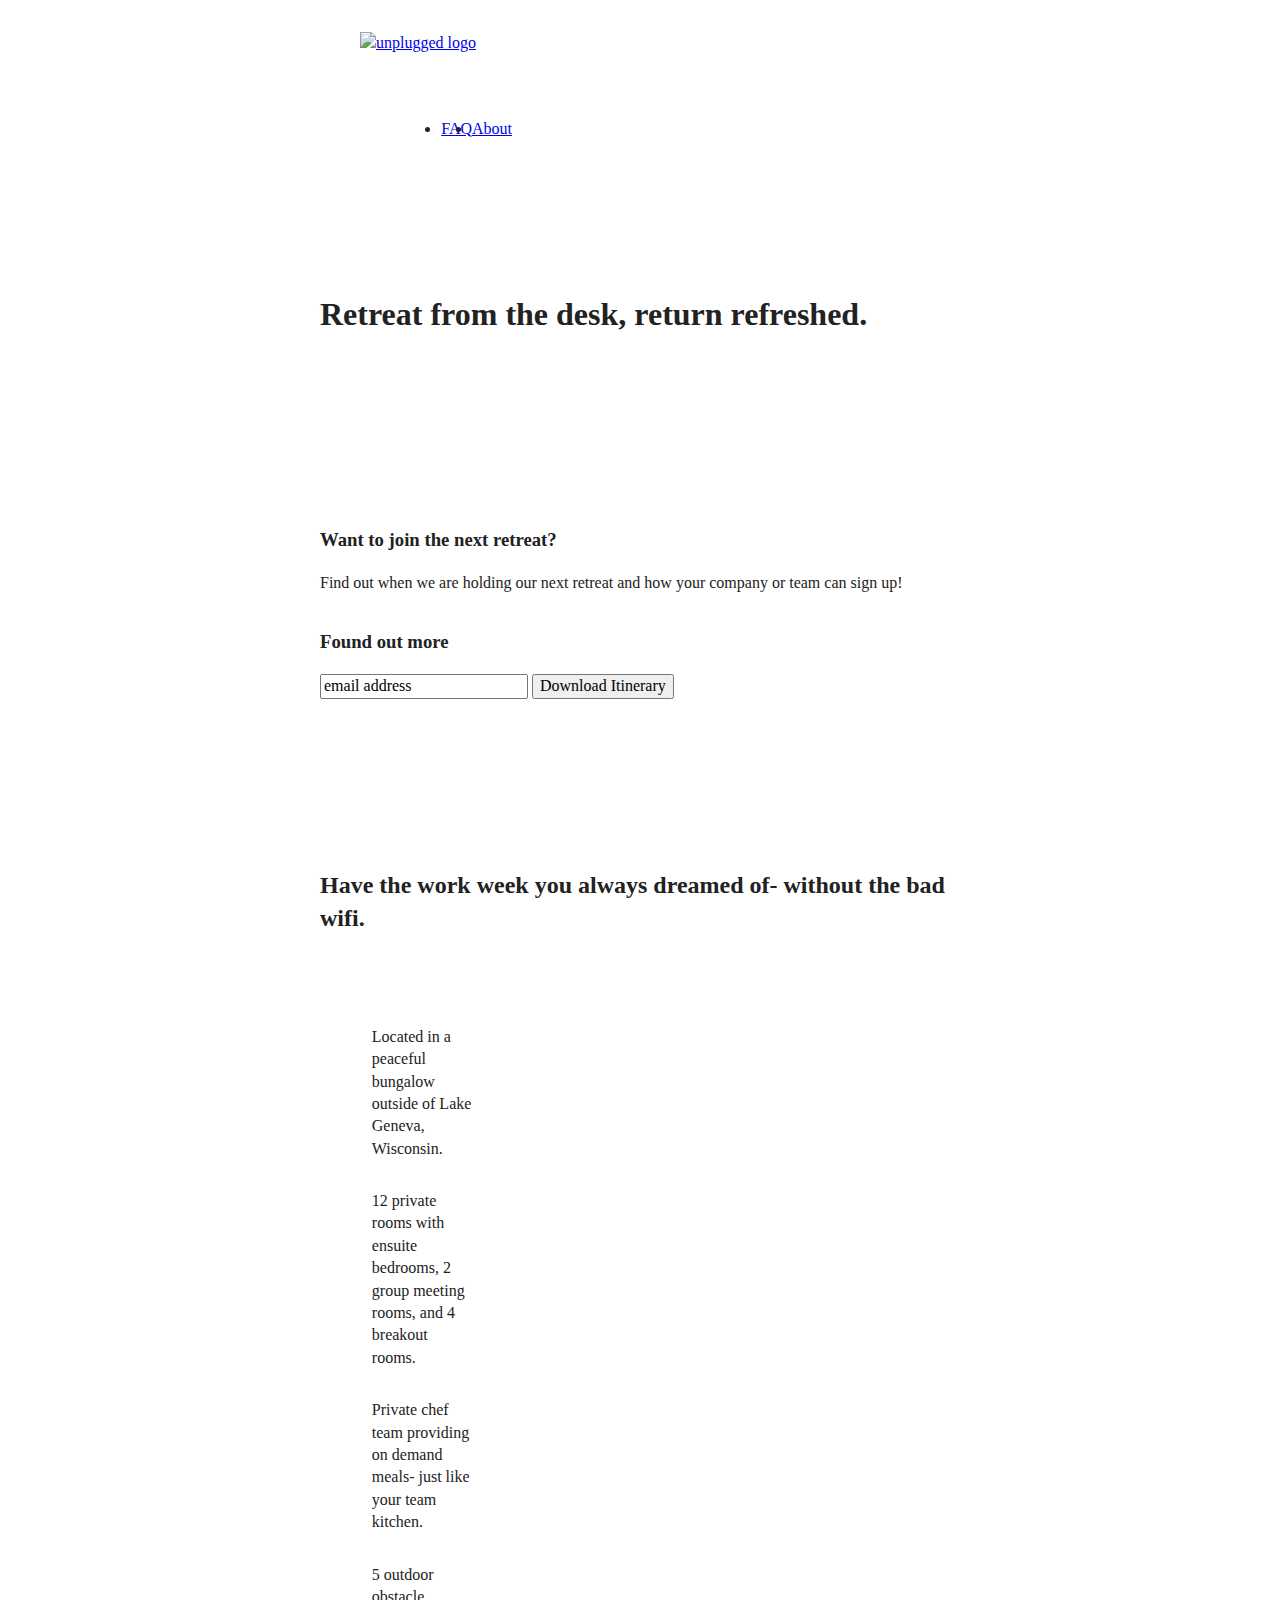
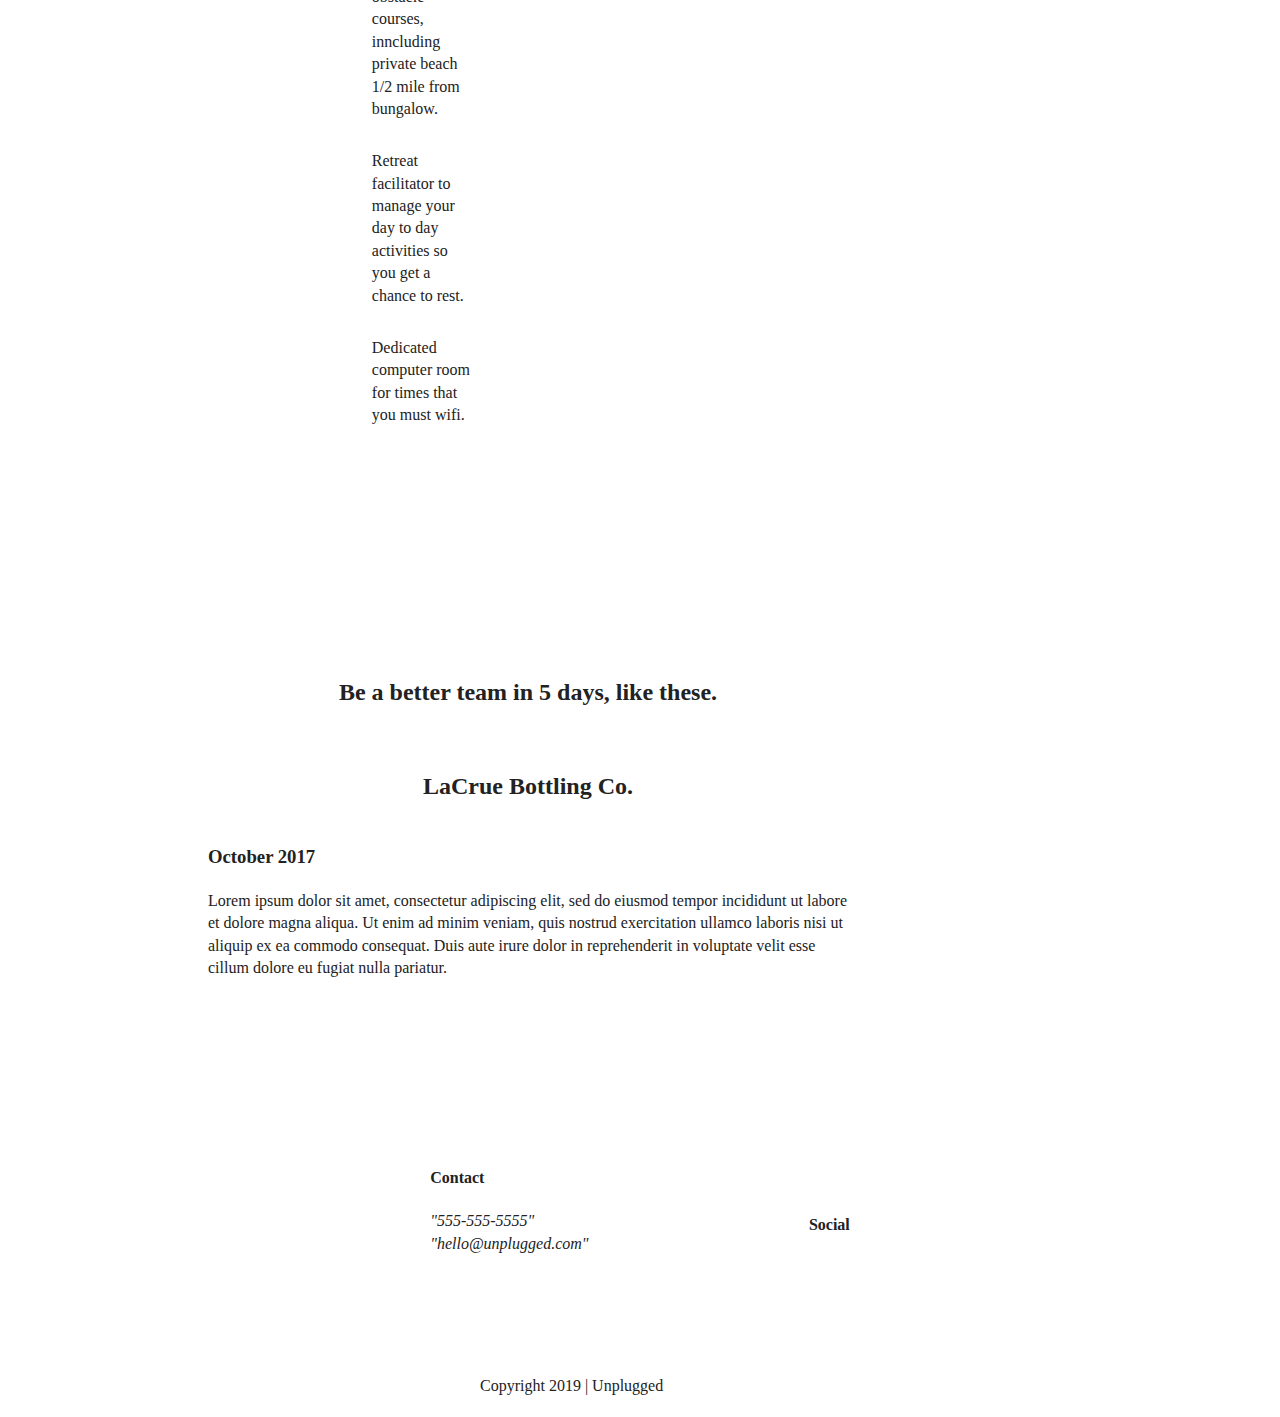
==== index.html @ d37d7e8b "Corrected some errors in the index.html file" ====
<!doctype html>
<html class="no-js" lang="">

<head>
  <meta charset="utf-8">
  <title> Unplugged Retreat</title>
  <meta name="description" content="">
  <meta name="viewport" content="width=device-width, initial-scale=1">

  <meta property="og:title" content="">
  <meta property="og:type" content="">
  <meta property="og:url" content="">
  <meta property="og:image" content="">

  <link rel="manifest" href="site.webmanifest">
  <link rel="apple-touch-icon" href="icon.png">
  <!-- Place favicon.ico in the root directory -->

  <link rel="stylesheet" href="css/normalize.css">
  <link rel="stylesheet" href="css/main.css">

  <meta name="theme-color" content="#fafafa">

</head>

<body>
  <script src="js/vendor/modernizr-3.11.2.min.js"></script>
  <script src="js/plugins.js"></script>
  <script src="js/main.js"></script>
<!-- HOME PAGE-->

<header>
  <div class="content-wrapper">
    <figure>
      <a href="#"><img src="" alt="unplugged logo"></a>
    </figure>
    <div class="header-divider">
    </div><!--end of header divider-->
      <nav>
        <ul>
          <li><a href="faq/index.html" target="_blank"> FAQ
          </a></li>
          <li><a href="about/index.html" target="_blank"> About
          </a></li>
        </ul>
      </nav>
  </div><!--end of content wrapper-->
</header>
<main>
    <!--- Content for retreat-->
      <section class="hero-area">
        <div class= "content-wrapper">
          <h1> Retreat from the desk, return refreshed. </h1>
        </div> <!--end of content-wrapper-->
      </section><!--end of hero-area-->

    <!--  -newsletter signup
        -headline text
        -paragraph text
        -headline text
        -email field
        -submit/download itinerary button-->
      <aside>
        <div class="content-wrapper">
          <div class="form-description">
            <h3> Want to join the next retreat?
            </h3>
            <p> Find out when we are holding our next retreat and how your company or team can sign up! </p>
          </div> <!--end of form-description-->
          <div class="form">
            <h3> Found out more
            </h3>
            <input type="text" name="name" value="email address">
            <input type="button" value="Download Itinerary">
          </div><!--end of form div-->
        </div> <!--end of content wrapper-->
      </aside>

    <!--    -General information
          -headline text
          -background image
          -icons
          -paragraph text-->

    <section class="features">
      <div class="content-wrapper">

            <h2> Have the work week you always dreamed of- without the bad wifi. </h2>

          <!--the fontawesome-icon class was listed in an example, but is not in the list of classes provided by skillcrush, ask about it-->


          <div class="features-items"> <!--not sure where this one is supposed to be applied to yet?? maybe for icons? -->
            <article>
              <p class="fontawesome-icon"> </p>
              <p class="features-item-description"> Located in a peaceful bungalow outside of Lake Geneva, Wisconsin. </p>
            </article>

            <article>
              <p class="fontawesome-icon"> </p>
              <p class="features-item-description"> 12 private rooms with ensuite bedrooms, 2 group meeting rooms, and 4 breakout rooms. </p>
            </article>

            <article>
              <p class="fontawesome-icon"> </p>
              <p class="features-item-description"> Private chef team providing on demand meals- just like your team kitchen. </p>
            </article>

            <article>
              <p class="fontawesome-icon"> </p>
              <p class="features-item-description"> 5 outdoor obstacle courses, inncluding private beach 1/2 mile from bungalow. </p>
            </article>

            <article>
              <p class="fontawesome-icon"> </p>
              <p class="features-item-description"> Retreat facilitator to manage your day to day activities so you get a chance to rest. </p>
            </article>

            <article>
              <p class="fontawesome-icon"> </p>
              <p class="features-item-description"> Dedicated computer room for times that you must wifi. </p>
            </article>
        </div> <!--not sure where this one is supposed to be applied to yet?? features-items-->
      </div> <!--end tag for content-wrapper-->
    </section>

              <!--  -previous retreats
                  -headline text
                  -parapraph text
                  -image-->
        <section class="reviews">
          <div class="content-wrapper">
            <h2>Be a better team in 5 days, like these. </h2>
            <article>
              <div>
                  <h2> LaCrue Bottling Co.
                  </h2>
                    <!--img-->
                    <h3> October 2017
                    </h3>
                    <p> Lorem ipsum dolor sit amet, consectetur adipiscing elit,
                      sed do eiusmod tempor incididunt ut labore et dolore magna aliqua.
                      Ut enim ad minim veniam, quis nostrud exercitation ullamco laboris nisi ut aliquip ex ea commodo consequat.
                      Duis aute irure dolor in reprehenderit in voluptate velit esse cillum dolore eu fugiat nulla pariatur.
                    </p>
                  </div><!--end of classless div-->
                </article>
          </div> <!--end of content-wrapper-->
        </section>
  </main> <!--main wrapper-->



  <footer>
    <div class="content-wrapper">
      <div class="footer-content">
        <div class="contact">
          <h4> Contact
          </h4>
          <address>
          <p>"555-555-5555"
          <br>
          "hello@unplugged.com"
        </p>
          </address>
        </div><!--end of contact-->
        <div class="social">
          <h4> Social </h4>
          <div class="social-icons">
            <p><a href="https://www.facebook.com/yoursite" target="_blank">
            </a></p>
            <p><a href="https://www.twitter.com" target="_blank">
            </a></p>
            <p><a href="https://instagram.com" target="_blank">
            </a></p>
          </div> <!--end of social-icons-->
        </div> <!--end of social-->
      </div> <!--end of footer-content-->
    </div> <!--end of content-wrapper-->

    <div class="copyright">
      <p> Copyright 2019 | Unplugged </p>
    </div> <!--end of copyright-->
  </footer>

<!--  - Footer for retreat
    -Contact
      -headline text
      -contact info
    -social media
      -headline text
      -social icons
    -copyright
-->


  <!-- Google Analytics: change UA-XXXXX-Y to be your site's ID. -->
  <script>
    window.ga = function () { ga.q.push(arguments) }; ga.q = []; ga.l = +new Date;
    ga('create', 'UA-XXXXX-Y', 'auto'); ga('set', 'anonymizeIp', true); ga('set', 'transport', 'beacon'); ga('send', 'pageview')
  </script>
  <script src="https://www.google-analytics.com/analytics.js" async></script>
</body>

</html>
---- css/main.css ----
/*! HTML5 Boilerplate v8.0.0 | MIT License | https://html5boilerplate.com/ */

/* main.css 2.1.0 | MIT License | https://github.com/h5bp/main.css#readme */
/*
 * What follows is the result of much research on cross-browser styling.
 * Credit left inline and big thanks to Nicolas Gallagher, Jonathan Neal,
 * Kroc Camen, and the H5BP dev community and team.
 */

/* ==========================================================================
   Base styles: opinionated defaults
   ========================================================================== */

html {
  color: #222;
  font-size: 1em;
  line-height: 1.4;
}

/*
 * Remove text-shadow in selection highlight:
 * https://twitter.com/miketaylr/status/12228805301
 *
 * Vendor-prefixed and regular ::selection selectors cannot be combined:
 * https://stackoverflow.com/a/16982510/7133471
 *
 * Customize the background color to match your design.
 */

::-moz-selection {
  background: #b3d4fc;
  text-shadow: none;
}

::selection {
  background: #b3d4fc;
  text-shadow: none;
}

/*
 * A better looking default horizontal rule
 */

hr {
  display: block;
  height: 1px;
  border: 0;
  border-top: 1px solid #ccc;
  margin: 1em 0;
  padding: 0;
}

/*
 * Remove the gap between audio, canvas, iframes,
 * images, videos and the bottom of their containers:
 * https://github.com/h5bp/html5-boilerplate/issues/440
 */

audio,
canvas,
iframe,
img,
svg,
video {
  vertical-align: middle;
}

/*
 * Remove default fieldset styles.
 */

fieldset {
  border: 0;
  margin: 0;
  padding: 0;
}

/*
 * Allow only vertical resizing of textareas.
 */

textarea {
  resize: vertical;
}

/* ==========================================================================
   Author's custom styles
   ========================================================================== */
.content-wrapper{
  width: 90%;
  margin: 50px 0;
}
/* ------------Header and Footer Base Styles --------------*/
/*-total width of mobile pages 360px--*/

header, footer{
  display: flex;
  justify-content: center;
  align-items: center;
  flex-flow:row wrap;
}

/* Header Styles */
header{
  padding: 15px 0;
}

header .content-wrapper{
  display: flex;
  flex-flow:row wrap;
  justify-content: center;
  align-items: center;
  margin: 0;
}


header .header-divider{
  width: 100%;
  height: 1px;
  margin: 10px 0 20px 0;
}
/*unplugged logo img not styled yet*/

header nav{
  display: flex;
  justify-content: space-around;
  align-items: center;
  flex-flow:row wrap;
  width: 60%;
}

header nav ul{
  display: flex;
  justify-content: space-around;
  width: 100%;
}

/*----Footer section ----*/

footer{
  flex-direction: column;
}
footer p{
  margin: 0;
}

footer .content-wrapper{
  width: 55%;
  margin: 50px 0;
}


footer .contact{
  margin-bottom: 50px;
}

footer .social-icons{
  display: flex;
  justify-content: space-around;
  align-items: center;
}

footer .social-icons p{
  display: flex;
  justify-content: space-around;
  align-items: center;
}



footer .copyright{
  margin: 20px 0;
}


/* -------------Mobile Base Styles-Homepage ---------------*/
/*Hero Area*/


.hero-area{
  display: flex;
  justify-content: center;
  flex-flow:row wrap;
}

.hero-area h1{}

  /*hero img not stlyed yet*/

/*news letter sign up section, homepage*/
section{}

/*Aside*/

aside{
  display: flex;
  justify-content: center;
  align-items: center;
  flex-flow: row wrap;
}

/*Form sign up*/

.form-description{}

.form-description h2{}

.form-description p{}

.form{}


/*Features*/
.features{
  display: flex;
  justify-content: center;
  flex-flow: row wrap;
}

.features h2{
  margin-bottom: 60px;
}

.features article{
  width: 63%;
  margin: 30px 0;
}

.features .feature-items{
  display: flex;
  justify-content: center;
  align-items: center;
  flex-flow: row wrap;
}

.features p{
  margin: 0;
}




.fontawesome-icon p{}
  /*icons not styled yet*/
.features-item-description p{}


  /*Reviews section-Home page*/


.revews{
  display: flex;
  justify-content: center;
  flex-flow: row wrap;
}


  /*img not styled yet*/


.reviews h2{
  margin-bottom: 40px;
}
.reviews h3{
  width: 55%;
  margin: 20px 0;
}

.reviews p{}
/* ==========================================================================
     About Page
  ========================================================================== */
.mission{
  display: flex;
  flex-flow: row wrap;
  justify-content: center;
  align-items: center;
}

.map{}

.contact-section{
  display: flex;
  justify-content: center;
  align-items: center;
  flex-flow: row wrap;
}

.contact-content p{
  margin: 0;
}

 /* ==========================================================================
   FAQ Page
========================================================================== */
.faq{
  display: flex;
  justify-content: center;
  align-items: center;
  flex-flow: row wrap;
}

.faq .content-wrapper{
  display: flex;
  justify-content: center;
  align-items: center;
  flex-flow: row wrap;
  margin: 50px 0 0 0;
}

.faq h2{
  margin-bottom: 40px;
}

.faq-content{
  margin-bottom: 50px;
}

/* ==========================================================================
   Helper classes
   ========================================================================== */

/*
 * Hide visually and from screen readers
 */

.hidden,
[hidden] {
  display: none !important;
}

/*
 * Hide only visually, but have it available for screen readers:
 * https://snook.ca/archives/html_and_css/hiding-content-for-accessibility
 *
 * 1. For long content, line feeds are not interpreted as spaces and small width
 *    causes content to wrap 1 word per line:
 *    https://medium.com/@jessebeach/beware-smushed-off-screen-accessible-text-5952a4c2cbfe
 */

.sr-only {
  border: 0;
  clip: rect(0, 0, 0, 0);
  height: 1px;
  margin: -1px;
  overflow: hidden;
  padding: 0;
  position: absolute;
  white-space: nowrap;
  width: 1px;
  /* 1 */
}

/*
 * Extends the .sr-only class to allow the element
 * to be focusable when navigated to via the keyboard:
 * https://www.drupal.org/node/897638
 */

.sr-only.focusable:active,
.sr-only.focusable:focus {
  clip: auto;
  height: auto;
  margin: 0;
  overflow: visible;
  position: static;
  white-space: inherit;
  width: auto;
}

/*
 * Hide visually and from screen readers, but maintain layout
 */

.invisible {
  visibility: hidden;
}

/*
 * Clearfix: contain floats
 *
 * For modern browsers
 * 1. The space content is one way to avoid an Opera bug when the
 *    `contenteditable` attribute is included anywhere else in the document.
 *    Otherwise it causes space to appear at the top and bottom of elements
 *    that receive the `clearfix` class.
 * 2. The use of `table` rather than `block` is only necessary if using
 *    `:before` to contain the top-margins of child elements.
 */

.clearfix::before,
.clearfix::after {
  content: " ";
  display: table;
}

.clearfix::after {
  clear: both;
}

/* ==========================================================================
   EXAMPLE Media Queries for Responsive Design.
   These examples override the primary ('mobile first') styles.
   Modify as content requires.
   ========================================================================== */
@media only screen and (min-width: 768px){
  /*tablet styles here*/
  .content-wrapper{
    max-width: 640px;
    margin: 100px 0;
  }

  /*Header*/
  header{
    display: flex;
    justify-content: center;
  }

  header .content-wrapper{
    width:100%;
    display: flex;
    justify-content: space-between;
  }
  header .nav{
    width:33.8%;
  }
  header nav ul{
    display: flex;
    justify-content: flex-end;
  }

  header-divider{
    display: none;
  }
  /*Hero Area*/

  /*Aside*/

  aside .content-wrapper{
    display: flex;
    justify-content: space-between;
    flex-flow: row wrap;
    margin: 50px 0;
  }

  aside .content-wrapper .form-description, aside .content-wraper .form{
    width:100%;
    margin: 0;
  }

                        /*Unsure if aside width is correct*/

  /*Features*/
  .features article{
    display: flex;
    justify-content: center;
    align-items: center;
    flex-flow: row wrap;
   }
   .features .features-item-description{
     width: 50%;
   }



/*Reviews*/

   .reviews .content-wrapper{
     margin: 100px, 62px, 100px, 62;
     /*Unsure if these are correct, based off measurements found in ps*/
   }
   .reviews article{
     display: flex;
     justify-content: center;
   }

   /*Footer*/
   footer.content-wrapper{
     width:100%;
     margin: 100px 0;
   }
   .footer-content{
     display: flex;
     justify-content: space-around;
     align-items: center;
   }

  footer .contact{}

  footer .copyright{
    width:25%;
  }
  /*=========================================================================
  About PAGE
  ===========================================================================
  */
  .mission-content{
    display:flex;
    justify-content: space-between;
    align-items:
  }
  .mission-content p{
    width: 50%;
  }
  .contact-section .content-wrapper h2{
    width:67%;
  }
  .contact-content{
    /*not sure where this is in HTML, no tags for it exist. There is a content
    tag and a content tag, but not a contact-content*/
    display: flex;
    justify-content: center;
    align-items: baseline;
  }
  /*=========================================================================
  FAQ PAGE
  ===========================================================================
  */
.faq .content-wrapper{
  display: flex;
  flex-flow: row wrap;
}
.faq h1{
  width: 100%;
}
.faq h2{
  width: 37%;
}
.faq p{
  width: 37%;
}
 }


@media only screen and (min-width: 1200px){
  /*desktop styles here*/
  .content-wrapper{
    margin-left: 10%;
    margin-right: 10%;
    width: 100%;
  }
  header nav{
    display: flex;
    flex-flow: row wrap;
    width: 30%;
  }
  .header-divider{
    height: 0%;
    width: 0%;
    margin: 0;
    padding: 0;
  }
  .content-wrapper .hero-area{
    width: 80%;
    display: flex;
    justify-content: center;
  }
  section h2{
    width: 100%;
    display: flex;
    justify-content: center;
  }
  section .content-wrapper{
    display: flex;
    flex-flow: row wrap;
    padding-left: 80px;
    padding-right: 80px;
  }
.features .content-wrapper{
  display:flex;
  flex-flow: row wrap;
}

.fontawesmoe-icon p{
  justify-content: center;
}
  .features article{
    width: 36.667%;
    display: flex;
    flex-flow: row wrap;

  }
  .reviews .content-wrapper{
    margin: 100px, 115px, 100px, 115;
  }
}


/* ==========================================================================
   Print styles.
   Inlined to avoid the additional HTTP request:
   https://www.phpied.com/delay-loading-your-print-css/
   ========================================================================== */

@media print {
  *,
  *::before,
  *::after {
    background: #fff !important;
    color: #000 !important;
    /* Black prints faster */
    box-shadow: none !important;
    text-shadow: none !important;
  }

  a,
  a:visited {
    text-decoration: underline;
  }

  a[href]::after {
    content: " (" attr(href) ")";
  }

  abbr[title]::after {
    content: " (" attr(title) ")";
  }

  /*
   * Don't show links that are fragment identifiers,
   * or use the `javascript:` pseudo protocol
   */
  a[href^="#"]::after,
  a[href^="javascript:"]::after {
    content: "";
  }

  pre {
    white-space: pre-wrap !important;
  }

  pre,
  blockquote {
    border: 1px solid #999;
    page-break-inside: avoid;
  }

  /*
   * Printing Tables:
   * https://web.archive.org/web/20180815150934/http://css-discuss.incutio.com/wiki/Printing_Tables
   */
  thead {
    display: table-header-group;
  }

  tr,
  img {
    page-break-inside: avoid;
  }

  p,
  h2,
  h3 {
    orphans: 3;
    widows: 3;
  }

  h2,
  h3 {
    page-break-after: avoid;
  }
}
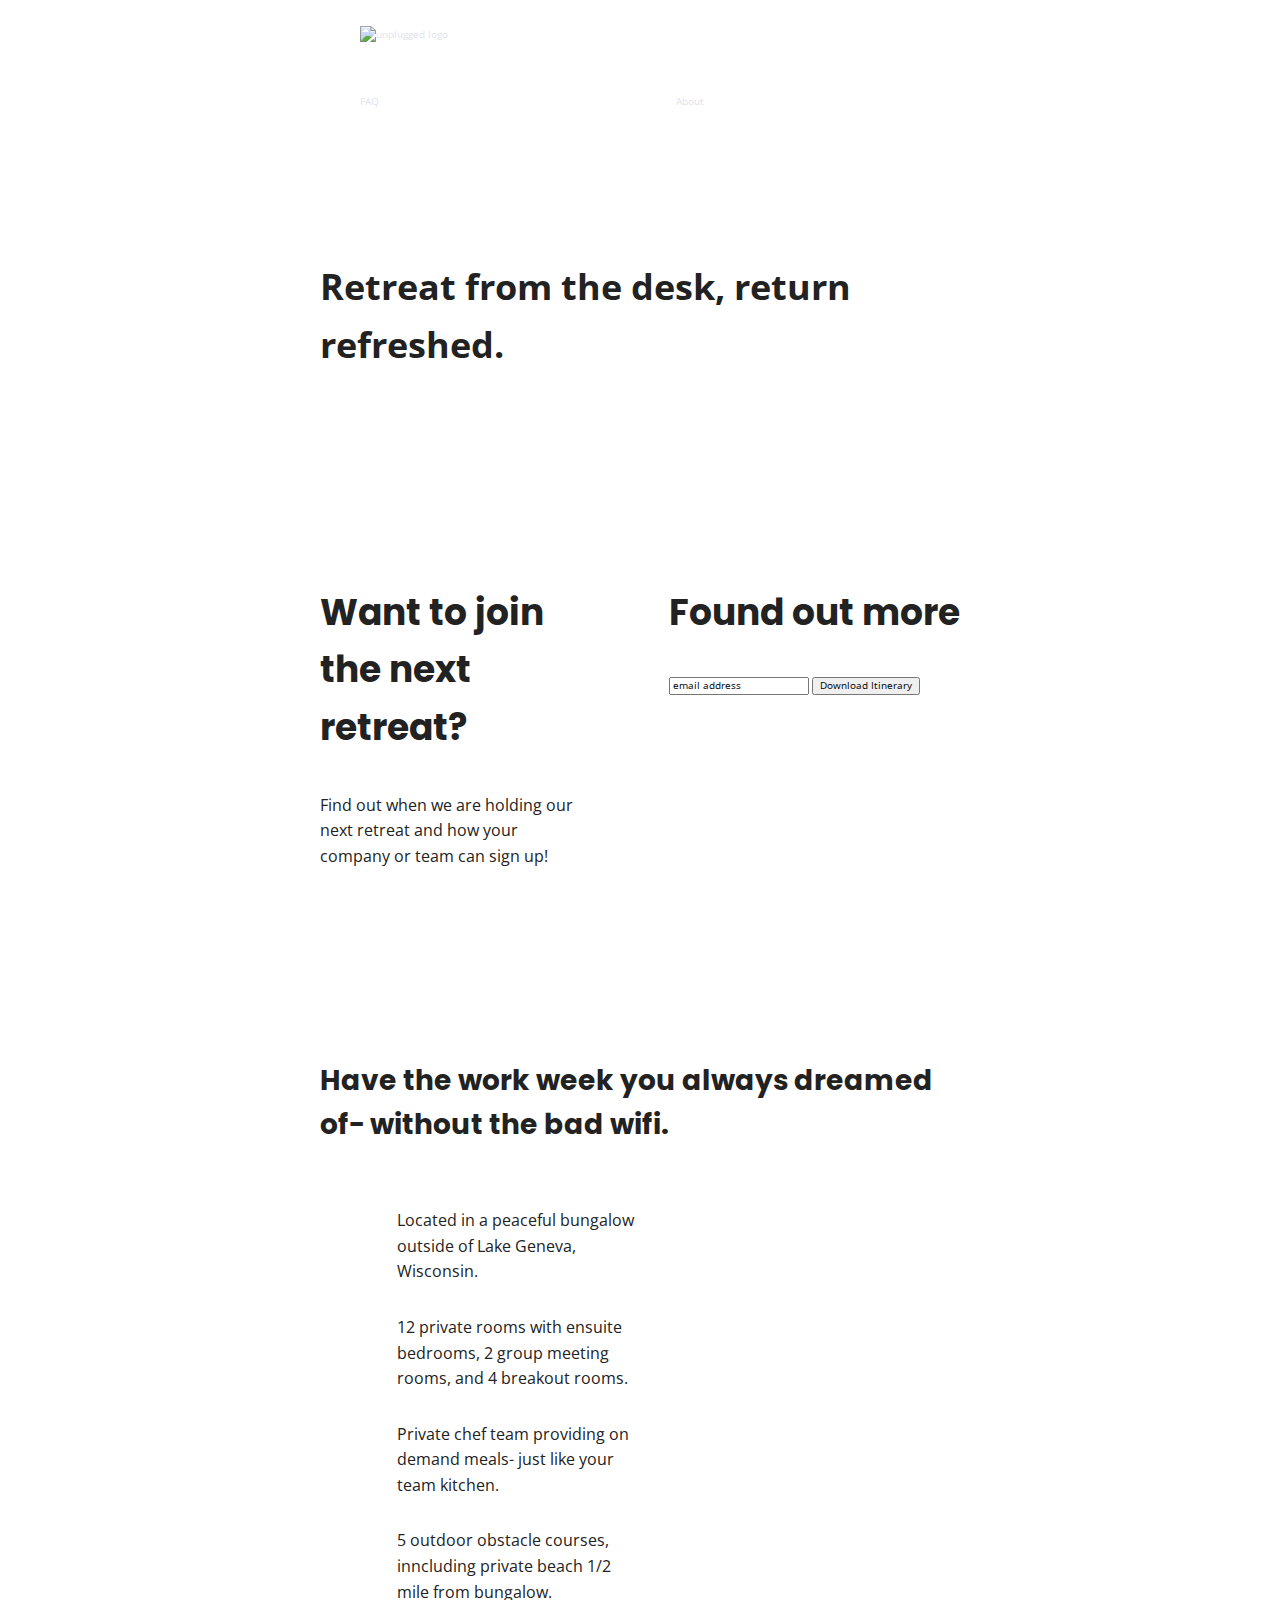
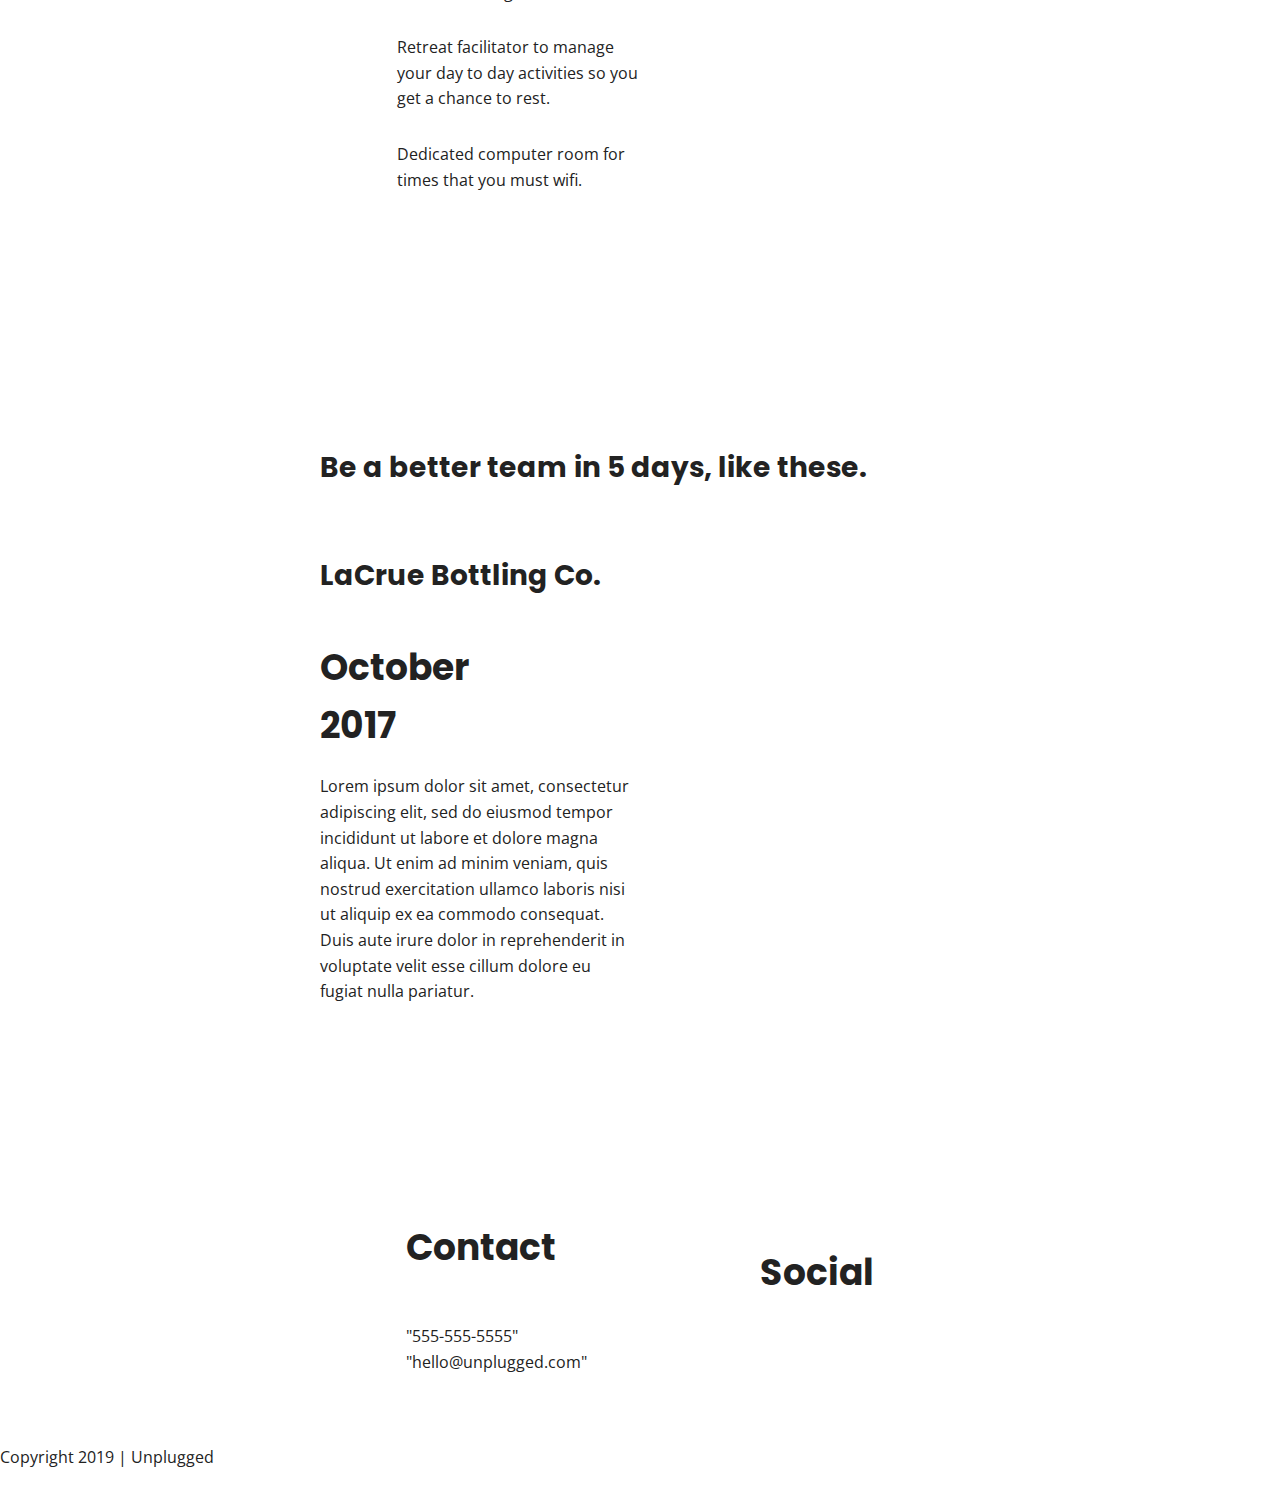
==== commit ab97b41a: "Tried a new method of font sizing, added font styles" ====
--- a/index.html
+++ b/index.html
@@ -18,6 +18,9 @@
 
   <link rel="stylesheet" href="css/normalize.css">
   <link rel="stylesheet" href="css/main.css">
+
+<!--Google font-->
+<link href="https://fonts.googleapis.com/css?family=Open+Sans:400,700|Poppins:500,700" rel="stylesheet">
 
   <meta name="theme-color" content="#fafafa">
 
--- a/css/main.css
+++ b/css/main.css
@@ -86,10 +86,55 @@
 /* ==========================================================================
    Author's custom styles
    ========================================================================== */
-.content-wrapper{
-  width: 90%;
-  margin: 50px 0;
-}
+/*General Styles*/
+html{
+  font-size: 62.5%;
+}
+
+body {
+  font-family: 'Open Sans', sans-serif;
+  line-height: 1.6;
+}
+
+ul, ol{
+  list-style: none;
+}
+
+a{
+  color: #e2e3ed;
+  text-decoration: none;
+}
+
+h1{
+  font-size: 3.6rem;
+}
+
+h2{
+  font-family: 'Poppins', sans-serif;
+  font-size: 2.8rem;
+}
+
+h3, h4{
+  font-family:  'Poppins', sans-sans-serif;
+  font-size: 3.6rem;
+}
+
+p{
+  font-size: 1.6rem;
+}
+
+img{}
+
+figure{}
+
+address{
+  font-style: normal;
+}
+
+.content-wrapper{}
+
+
+
 /* ------------Header and Footer Base Styles --------------*/
 /*-total width of mobile pages 360px--*/
 
@@ -106,26 +151,26 @@
 }
 
 header .content-wrapper{
+  align-items: center;
   display: flex;
   flex-flow:row wrap;
   justify-content: center;
-  align-items: center;
   margin: 0;
 }
 
 
 header .header-divider{
+  height: 1px;
   width: 100%;
-  height: 1px;
   margin: 10px 0 20px 0;
 }
 /*unplugged logo img not styled yet*/
 
 header nav{
+  flex-flow:row wrap;
   display: flex;
   justify-content: space-around;
   align-items: center;
-  flex-flow:row wrap;
   width: 60%;
 }
 
@@ -155,15 +200,15 @@
 }
 
 footer .social-icons{
+  align-items: center;
+  display: flex;
+  justify-content:center;
+}
+
+footer .social-icons p{
+  align-items: center;
   display: flex;
   justify-content: space-around;
-  align-items: center;
-}
-
-footer .social-icons p{
-  display: flex;
-  justify-content: space-around;
-  align-items: center;
 }
 
 
@@ -193,10 +238,10 @@
 /*Aside*/
 
 aside{
-  display: flex;
-  justify-content: center;
-  align-items: center;
+  align-items: center;
+  display: flex;
   flex-flow: row wrap;
+  justify-content: center;
 }
 
 /*Form sign up*/
@@ -213,8 +258,8 @@
 /*Features*/
 .features{
   display: flex;
-  justify-content: center;
   flex-flow: row wrap;
+  justify-content: center;
 }
 
 .features h2{
@@ -248,10 +293,10 @@
   /*Reviews section-Home page*/
 
 
-.revews{
-  display: flex;
-  justify-content: center;
+.reviews{
+  display: flex;
   flex-flow: row wrap;
+    justify-content: center;
 }
 
 
@@ -271,19 +316,19 @@
      About Page
   ========================================================================== */
 .mission{
+  align-items: center;
   display: flex;
   flex-flow: row wrap;
   justify-content: center;
-  align-items: center;
 }
 
 .map{}
 
 .contact-section{
-  display: flex;
-  justify-content: center;
-  align-items: center;
+  align-items: center;
+  display: flex;
   flex-flow: row wrap;
+  justify-content: center;
 }
 
 .contact-content p{
@@ -294,17 +339,17 @@
    FAQ Page
 ========================================================================== */
 .faq{
-  display: flex;
-  justify-content: center;
-  align-items: center;
+  align-items: center;
+  display: flex;
   flex-flow: row wrap;
+  justify-content: center;
 }
 
 .faq .content-wrapper{
-  display: flex;
-  justify-content: center;
-  align-items: center;
+  align-items: center;
+  display: flex;
   flex-flow: row wrap;
+  justify-content: center;
   margin: 50px 0 0 0;
 }
 
@@ -412,21 +457,19 @@
 
   /*Header*/
   header{
-    display: flex;
-    justify-content: center;
+    justify-content: space-around;
+    padding: 33px 0;
   }
 
   header .content-wrapper{
     width:100%;
-    display: flex;
     justify-content: space-between;
   }
   header .nav{
-    width:33.8%;
+    width:20%;
   }
   header nav ul{
-    display: flex;
-    justify-content: flex-end;
+    justify-content: space-between;
   }
 
   header-divider{
@@ -438,45 +481,46 @@
 
   aside .content-wrapper{
     display: flex;
+    flex-flow: row wrap;
     justify-content: space-between;
-    flex-flow: row wrap;
     margin: 50px 0;
   }
 
-  aside .content-wrapper .form-description, aside .content-wraper .form{
-    width:100%;
+  aside .content-wrapper .form-description,
+   aside .content-wraper .form{
+    width: 40%;
     margin: 0;
   }
 
-                        /*Unsure if aside width is correct*/
 
   /*Features*/
   .features article{
+    align-items: center;
     display: flex;
+    flex-flow: row wrap;
     justify-content: center;
-    align-items: center;
-    flex-flow: row wrap;
    }
    .features .features-item-description{
-     width: 50%;
+     width: 62%;
    }
 
 
 
 /*Reviews*/
 
-   .reviews .content-wrapper{
-     margin: 100px, 62px, 100px, 62;
-     /*Unsure if these are correct, based off measurements found in ps*/
    }
    .reviews article{
      display: flex;
-     justify-content: center;
+     justify-content: space-between;
    }
+
+   .reviews article div {
+    width: 49%;
+  }
 
    /*Footer*/
    footer.content-wrapper{
-     width:100%;
+     width:65%;
      margin: 100px 0;
    }
    .footer-content{
@@ -485,104 +529,101 @@
      align-items: center;
    }
 
-  footer .contact{}
+  footer .contact{
+    margin-bottom: 0;
+  }
 
   footer .copyright{
-    width:25%;
+    width:100%;
   }
   /*=========================================================================
   About PAGE
   ===========================================================================
   */
   .mission-content{
+    align-items: center;
     display:flex;
     justify-content: space-between;
-    align-items:
   }
   .mission-content p{
-    width: 50%;
+    width: 45%;
   }
   .contact-section .content-wrapper h2{
-    width:67%;
+    width:80%;
   }
   .contact-content{
     /*not sure where this is in HTML, no tags for it exist. There is a content
     tag and a content tag, but not a contact-content*/
     display: flex;
-    justify-content: center;
-    align-items: baseline;
+    justify-content: space-between;
+    align-items: flex-start;
   }
   /*=========================================================================
   FAQ PAGE
   ===========================================================================
   */
+  header{
+    padding: 15px 0;
+  }
+
 .faq .content-wrapper{
-  display: flex;
-  flex-flow: row wrap;
-}
-.faq h1{
+  justify-content: space-between;
+}
+.faq-content{
+  flex-basis: 45%;
+}
+.faq h2{
   width: 100%;
 }
-.faq h2{
-  width: 37%;
-}
-.faq p{
-  width: 37%;
-}
  }
 
+/*=======================================================================
+DESKTOP STYLES===========================================================*/
 
 @media only screen and (min-width: 1200px){
   /*desktop styles here*/
   .content-wrapper{
-    margin-left: 10%;
-    margin-right: 10%;
-    width: 100%;
-  }
-  header nav{
-    display: flex;
-    flex-flow: row wrap;
+    max-width: 960px;
+  }
+
+  /*Hero*/
+  .hero-area h1{
+    width: 60%;
+  }
+
+  /*Aside*/
+  aside .content-wrapper{
+  justify-content: space-between;
+  }
+  aside .content-wrapper .form-description, aside .content-wrapper .form{
     width: 30%;
   }
-  .header-divider{
-    height: 0%;
-    width: 0%;
-    margin: 0;
-    padding: 0;
-  }
-  .content-wrapper .hero-area{
-    width: 80%;
-    display: flex;
-    justify-content: center;
-  }
-  section h2{
-    width: 100%;
-    display: flex;
-    justify-content: center;
-  }
-  section .content-wrapper{
-    display: flex;
-    flex-flow: row wrap;
-    padding-left: 80px;
-    padding-right: 80px;
-  }
-.features .content-wrapper{
-  display:flex;
-  flex-flow: row wrap;
-}
-
-.fontawesmoe-icon p{
-  justify-content: center;
-}
-  .features article{
-    width: 36.667%;
-    display: flex;
-    flex-flow: row wrap;
-
-  }
-  .reviews .content-wrapper{
-    margin: 100px, 115px, 100px, 115;
-  }
+/*Features*/
+
+.features h2{
+  width:90%;
+}
+
+.features article{
+  flex-basis:33%;
+}
+
+.reviews article div{
+  width: 42%;
+}
+/*=============================================================================
+About page
+==============================================================================*/
+.mission h2, .contact-section .contact-wrapper h2{
+  width: 95%;
+}
+/*=============================================================================
+FAQ page
+==============================================================================*/
+.faq h2{
+  width: 100%;
+}
+
 }
 
 
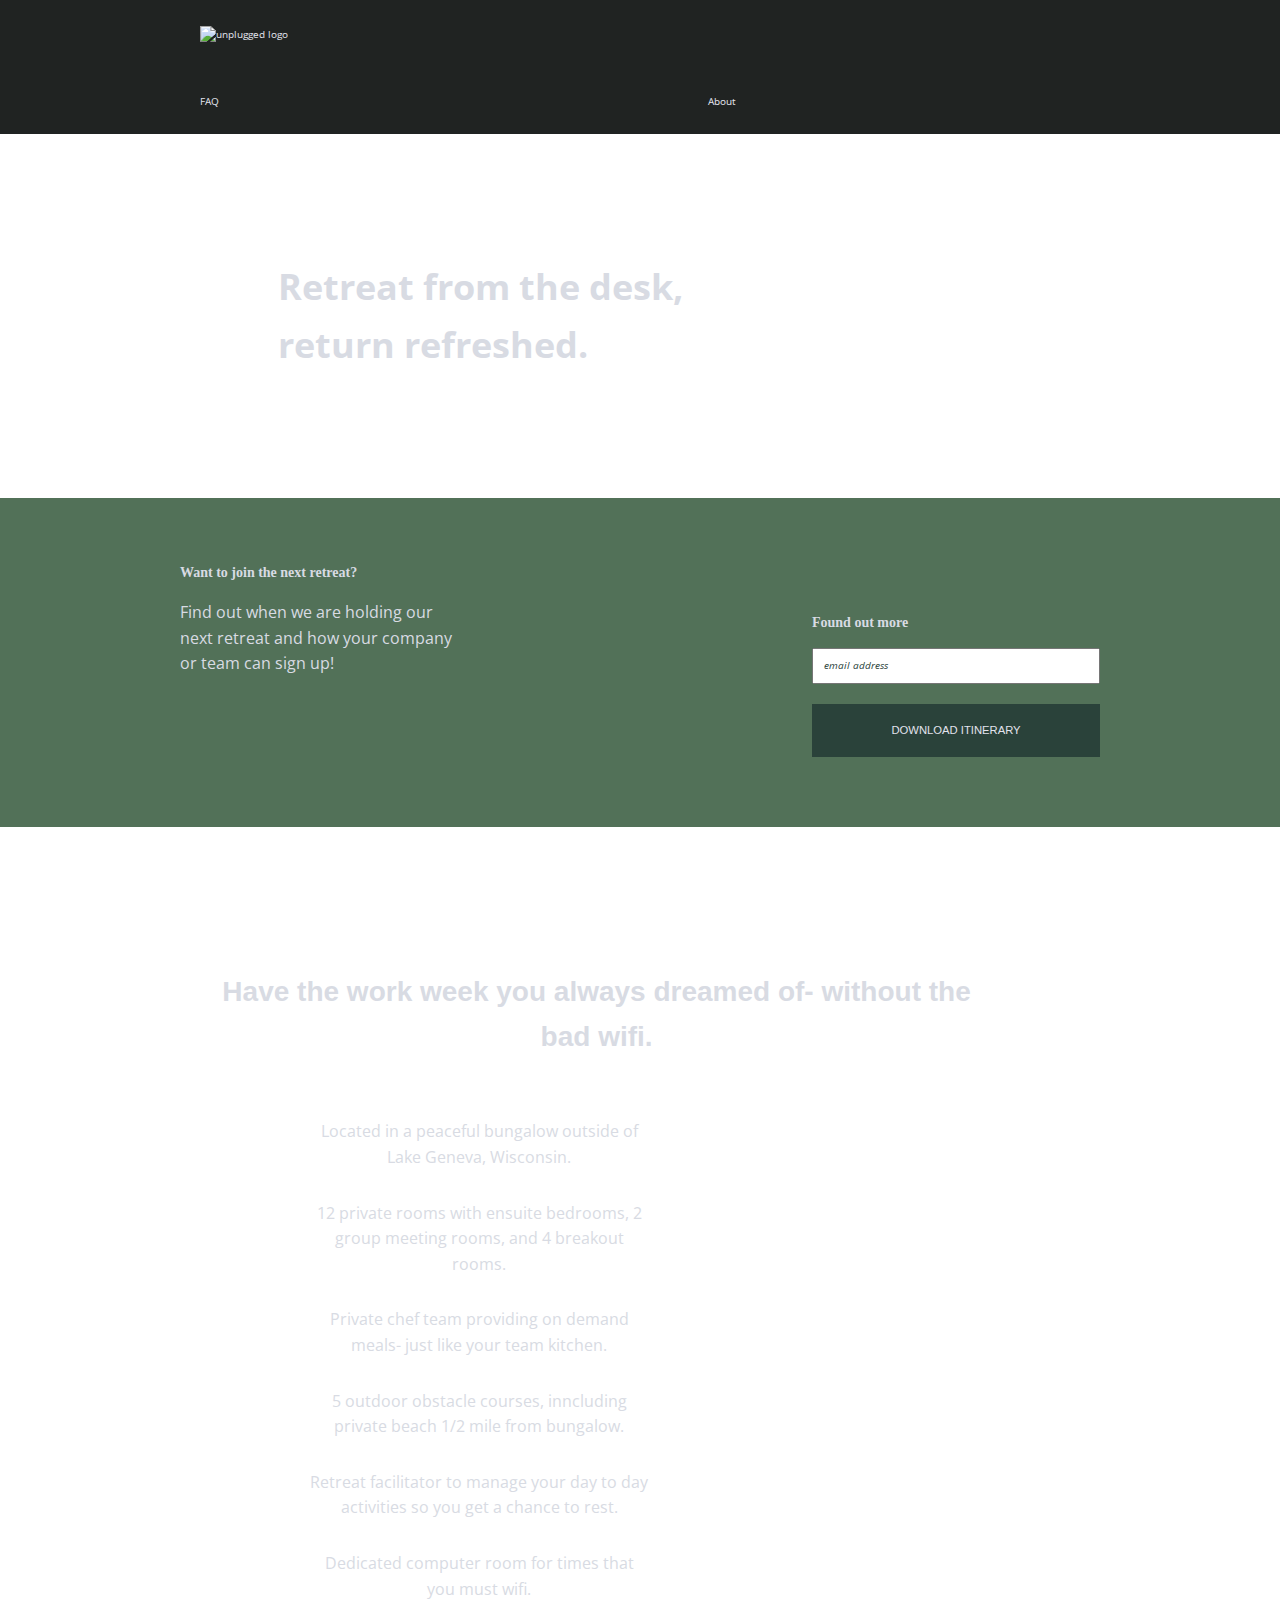
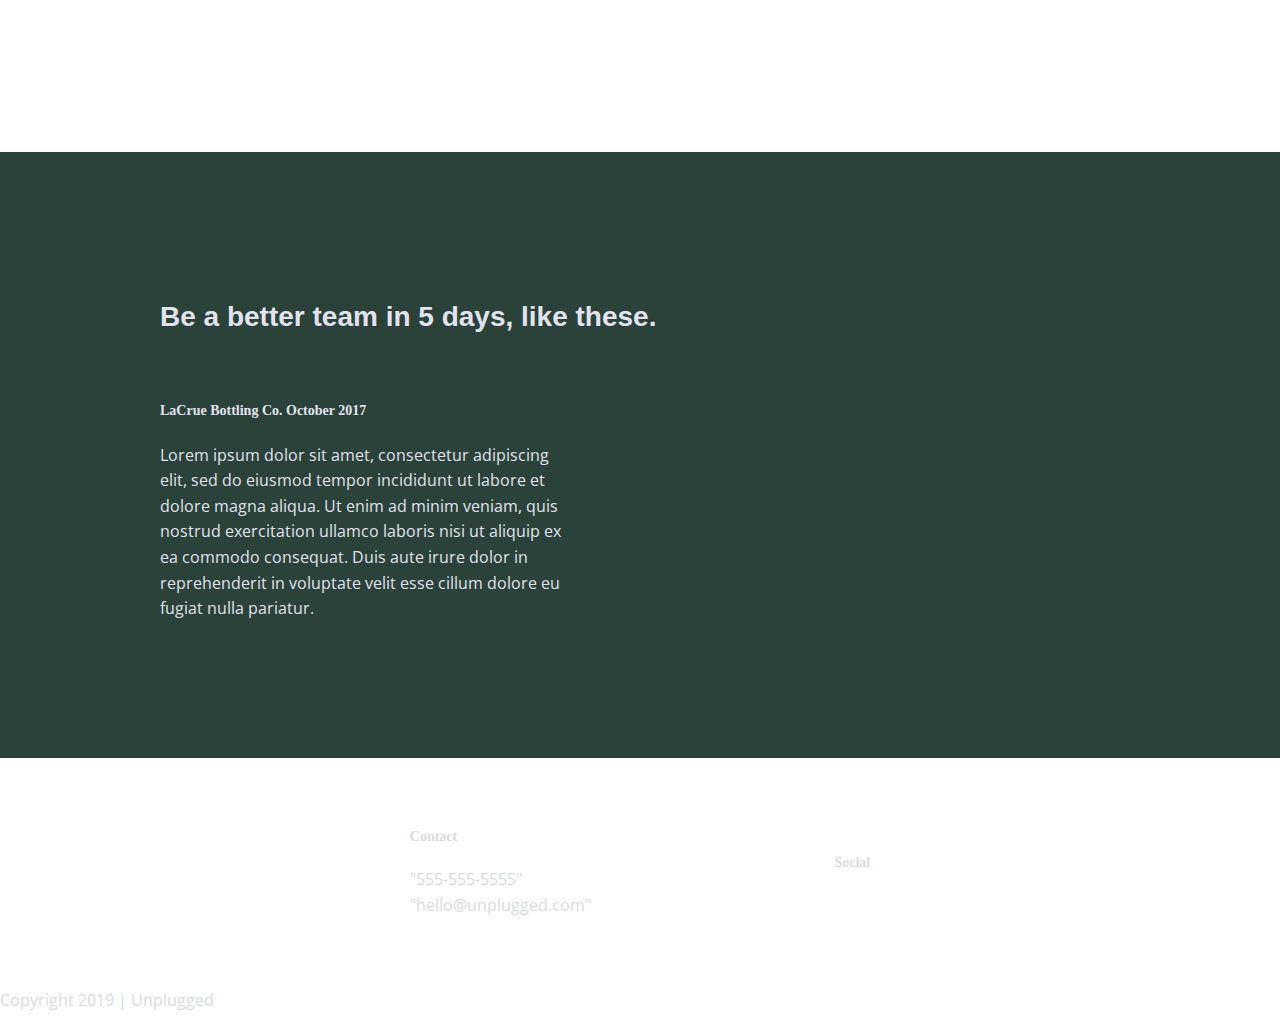
==== commit fe2aad69: "Corrected syntax error in reviews section" ====
--- a/index.html
+++ b/index.html
@@ -20,7 +20,7 @@
   <link rel="stylesheet" href="css/main.css">
 
 <!--Google font-->
-<link href="https://fonts.googleapis.com/css?family=Open+Sans:400,700|Poppins:500,700" rel="stylesheet">
+<link href="https://fonts.googleapis.com/css?family=Open+Sans:400,700Poppins:500,700" rel="stylesheet">
 
   <meta name="theme-color" content="#fafafa">
 
@@ -88,44 +88,54 @@
     <section class="features">
       <div class="content-wrapper">
 
-            <h2> Have the work week you always dreamed of- without the bad wifi. </h2>
-
-          <!--the fontawesome-icon class was listed in an example, but is not in the list of classes provided by skillcrush, ask about it-->
-
-
-          <div class="features-items"> <!--not sure where this one is supposed to be applied to yet?? maybe for icons? -->
-            <article>
-              <p class="fontawesome-icon"> </p>
-              <p class="features-item-description"> Located in a peaceful bungalow outside of Lake Geneva, Wisconsin. </p>
-            </article>
-
-            <article>
-              <p class="fontawesome-icon"> </p>
-              <p class="features-item-description"> 12 private rooms with ensuite bedrooms, 2 group meeting rooms, and 4 breakout rooms. </p>
-            </article>
-
-            <article>
-              <p class="fontawesome-icon"> </p>
-              <p class="features-item-description"> Private chef team providing on demand meals- just like your team kitchen. </p>
-            </article>
-
-            <article>
-              <p class="fontawesome-icon"> </p>
-              <p class="features-item-description"> 5 outdoor obstacle courses, inncluding private beach 1/2 mile from bungalow. </p>
-            </article>
-
-            <article>
-              <p class="fontawesome-icon"> </p>
-              <p class="features-item-description"> Retreat facilitator to manage your day to day activities so you get a chance to rest. </p>
-            </article>
-
-            <article>
-              <p class="fontawesome-icon"> </p>
-              <p class="features-item-description"> Dedicated computer room for times that you must wifi. </p>
-            </article>
-        </div> <!--not sure where this one is supposed to be applied to yet?? features-items-->
+            <h2> Have the work week you always dreamed of- without the bad wifi.
+            </h2>
+
+          <div class="features-items">
+            <article>
+              <p class="fontawesome-icon">
+              </p>
+              <p class="features-item-description"> Located in a peaceful bungalow outside of Lake Geneva, Wisconsin.
+              </p>
+            </article>
+
+            <article>
+              <p class="fontawesome-icon">
+              </p>
+              <p class="features-item-description"> 12 private rooms with ensuite bedrooms, 2 group meeting rooms, and 4 breakout rooms.
+              </p>
+            </article>
+
+            <article>
+              <p class="fontawesome-icon">
+              </p>
+              <p class="features-item-description"> Private chef team providing on demand meals- just like your team kitchen.
+              </p>
+            </article>
+
+            <article>
+              <p class="fontawesome-icon">
+              </p>
+              <p class="features-item-description"> 5 outdoor obstacle courses, inncluding private beach 1/2 mile from bungalow.
+              </p>
+            </article>
+
+            <article>
+              <p class="fontawesome-icon">
+              </p>
+              <p class="features-item-description"> Retreat facilitator to manage your day to day activities so you get a chance to rest.
+              </p>
+            </article>
+
+            <article>
+              <p class="fontawesome-icon">
+              </p>
+              <p class="features-item-description"> Dedicated computer room for times that you must wifi.
+              </p>
+            </article>
+        </div> <!--features-items-->
       </div> <!--end tag for content-wrapper-->
-    </section>
+    </section> <!--end of section class features-->
 
               <!--  -previous retreats
                   -headline text
@@ -135,11 +145,9 @@
           <div class="content-wrapper">
             <h2>Be a better team in 5 days, like these. </h2>
             <article>
+              <!--img-->
               <div>
-                  <h2> LaCrue Bottling Co.
-                  </h2>
-                    <!--img-->
-                    <h3> October 2017
+                  <h3> LaCrue Bottling Co. October 2017
                     </h3>
                     <p> Lorem ipsum dolor sit amet, consectetur adipiscing elit,
                       sed do eiusmod tempor incididunt ut labore et dolore magna aliqua.
@@ -149,7 +157,7 @@
                   </div><!--end of classless div-->
                 </article>
           </div> <!--end of content-wrapper-->
-        </section>
+        </section> <!--end of section c
   </main> <!--main wrapper-->
 
 
--- a/css/main.css
+++ b/css/main.css
@@ -92,8 +92,14 @@
 }
 
 body {
+  color: #d8dbe3;
   font-family: 'Open Sans', sans-serif;
   line-height: 1.6;
+}
+
+header{
+  background-color: #202322;
+  color: #e2e3ed;
 }
 
 ul, ol{
@@ -115,8 +121,8 @@
 }
 
 h3, h4{
-  font-family:  'Poppins', sans-sans-serif;
-  font-size: 3.6rem;
+  font-family: 'Poppins', sans-sans-serif;
+  font-size: 1.4rem;
 }
 
 p{
@@ -133,6 +139,31 @@
 
 .content-wrapper{}
 
+  aside .form {
+    margin-top: 30px;
+  }
+
+  input[type=text] {
+    box-sizing: border-box;
+    width: 100%;
+    color: #2a423a;
+    font-style: italic;
+    padding: 1em;
+  }
+
+  input[type=button] {
+    width: 100%;
+    padding: 20px 0;
+    margin-top: 20px;
+    background-color: #2a423a;
+    font-family: 'Poppins', Helvetica, Arial, sans-serif;
+    font-weight: 500;
+    font-size: 1.125em;
+    color: #e2e3ed;
+    border: none;
+    text-align: center;
+    text-transform: uppercase;
+  }
 
 
 /* ------------Header and Footer Base Styles --------------*/
@@ -218,7 +249,8 @@
 }
 
 
-/* -------------Mobile Base Styles-Homepage ---------------*/
+/* ---------
+----Mobile Base Styles-Homepage ---------------*/
 /*Hero Area*/
 
 
@@ -233,11 +265,13 @@
   /*hero img not stlyed yet*/
 
 /*news letter sign up section, homepage*/
-section{}
+section{
+}
 
 /*Aside*/
 
 aside{
+  background-color: #527158;
   align-items: center;
   display: flex;
   flex-flow: row wrap;
@@ -246,13 +280,17 @@
 
 /*Form sign up*/
 
-.form-description{}
+.form-description{
+  padding-left: 20px;
+}
 
 .form-description h2{}
 
 .form-description p{}
 
-.form{}
+.form{
+  padding: 20px;
+}
 
 
 /*Features*/
@@ -260,6 +298,8 @@
   display: flex;
   flex-flow: row wrap;
   justify-content: center;
+  text-align: center;
+  padding: 20px;
 }
 
 .features h2{
@@ -294,9 +334,12 @@
 
 
 .reviews{
+  color: #e2e3ed;
+  background-color: #2a423a;
   display: flex;
   flex-flow: row wrap;
-    justify-content: center;
+  justify-content: center;
+  padding: 20px;
 }
 
 
@@ -508,15 +551,17 @@
 
 /*Reviews*/
 
-   }
+   
    .reviews article{
      display: flex;
      justify-content: space-between;
+
    }
 
    .reviews article div {
-    width: 49%;
-  }
+     width: 49%;
+  }
+
 
    /*Footer*/
    footer.content-wrapper{
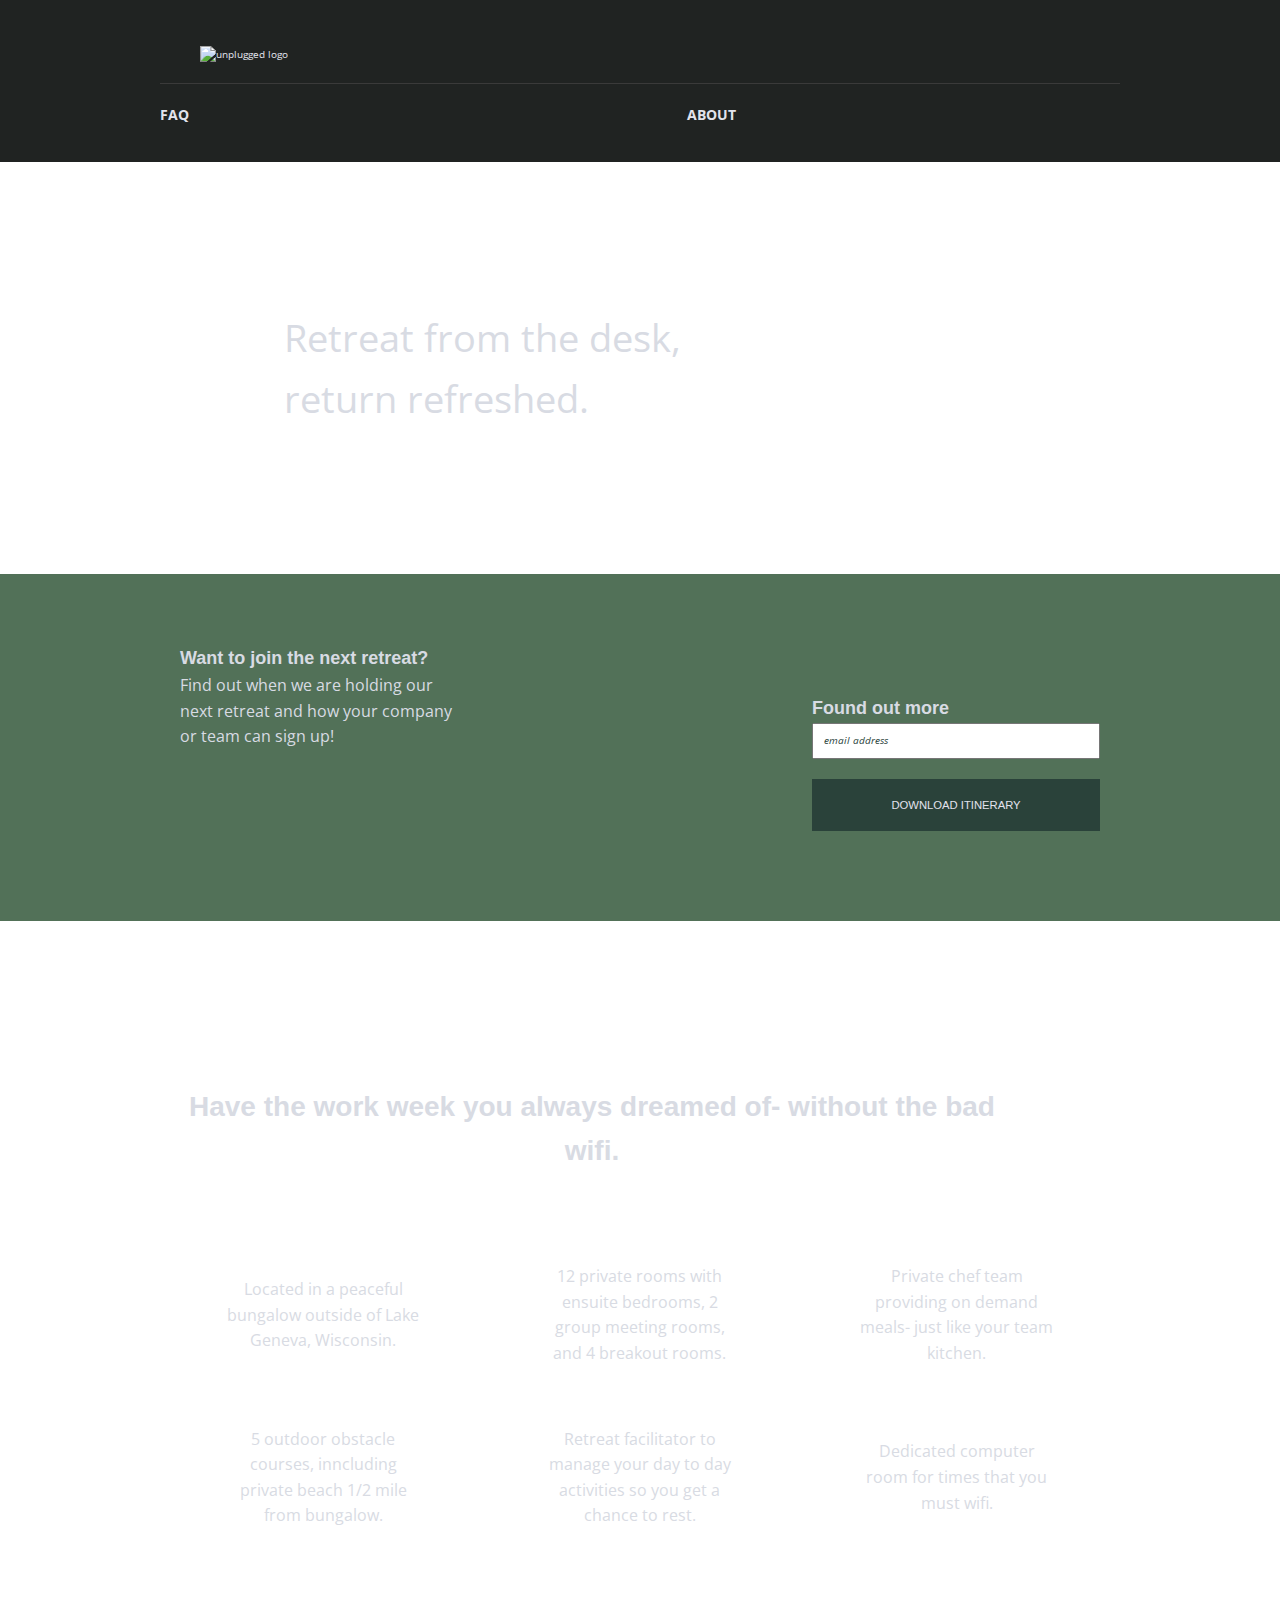
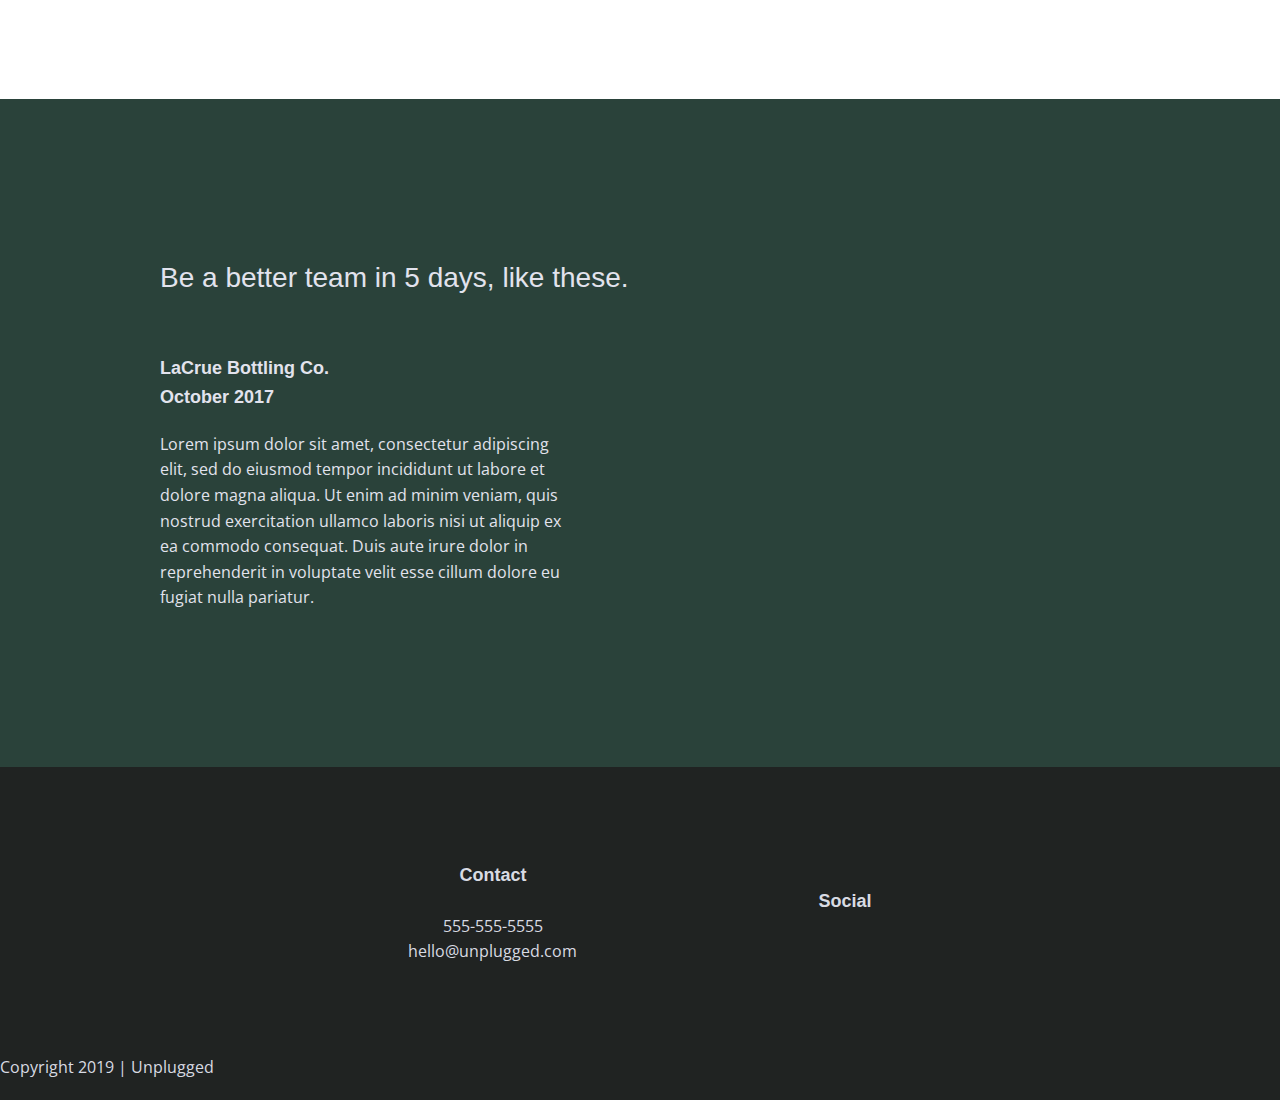
==== commit d67652f4: "Added text styles to footer and fixed alignment in footer" ====
--- a/index.html
+++ b/index.html
@@ -57,12 +57,6 @@
         </div> <!--end of content-wrapper-->
       </section><!--end of hero-area-->
 
-    <!--  -newsletter signup
-        -headline text
-        -paragraph text
-        -headline text
-        -email field
-        -submit/download itinerary button-->
       <aside>
         <div class="content-wrapper">
           <div class="form-description">
@@ -79,11 +73,7 @@
         </div> <!--end of content wrapper-->
       </aside>
 
-    <!--    -General information
-          -headline text
-          -background image
-          -icons
-          -paragraph text-->
+
 
     <section class="features">
       <div class="content-wrapper">
@@ -137,10 +127,6 @@
       </div> <!--end tag for content-wrapper-->
     </section> <!--end of section class features-->
 
-              <!--  -previous retreats
-                  -headline text
-                  -parapraph text
-                  -image-->
         <section class="reviews">
           <div class="content-wrapper">
             <h2>Be a better team in 5 days, like these. </h2>
@@ -157,8 +143,8 @@
                   </div><!--end of classless div-->
                 </article>
           </div> <!--end of content-wrapper-->
-        </section> <!--end of section c
-  </main> <!--main wrapper-->
+        </section> <!--end of section-->
+</main> <!--main wrapper-->
 
 
 
@@ -169,9 +155,9 @@
           <h4> Contact
           </h4>
           <address>
-          <p>"555-555-5555"
+          <p>555-555-5555
           <br>
-          "hello@unplugged.com"
+          hello@unplugged.com
         </p>
           </address>
         </div><!--end of contact-->
@@ -194,15 +180,6 @@
     </div> <!--end of copyright-->
   </footer>
 
-<!--  - Footer for retreat
-    -Contact
-      -headline text
-      -contact info
-    -social media
-      -headline text
-      -social icons
-    -copyright
--->
 
 
   <!-- Google Analytics: change UA-XXXXX-Y to be your site's ID. -->
--- a/css/main.css
+++ b/css/main.css
@@ -137,7 +137,9 @@
   font-style: normal;
 }
 
-.content-wrapper{}
+.content-wrapper{
+  padding: 20px;
+}
 
   aside .form {
     margin-top: 30px;
@@ -194,28 +196,37 @@
   height: 1px;
   width: 100%;
   margin: 10px 0 20px 0;
+  border-bottom: #3a3a3a 1px solid;
 }
 /*unplugged logo img not styled yet*/
 
 header nav{
-  flex-flow:row wrap;
+  display: flex;
+  align-items: center;
+  width: 60%;
+}
+
+header nav ul{
   display: flex;
   justify-content: space-around;
-  align-items: center;
-  width: 60%;
-}
-
-header nav ul{
-  display: flex;
-  justify-content: space-around;
+  font-size: 1.4rem;
+  font-weight: bolder;
+  margin: 0;
+  padding-left: 0;
+  text-transform: uppercase;
   width: 100%;
 }
+
+
 
 /*----Footer section ----*/
 
 footer{
   flex-direction: column;
-}
+  background-color: #202322;
+}
+
+
 footer p{
   margin: 0;
 }
@@ -230,6 +241,16 @@
   margin-bottom: 50px;
 }
 
+footer h4{
+  font-family: 'Poppins', sans-serif;
+  font-size: 1.8rem;
+  text-align: center;
+}
+
+address{
+  text-align: center;
+}
+
 footer .social-icons{
   align-items: center;
   display: flex;
@@ -260,7 +281,10 @@
   flex-flow:row wrap;
 }
 
-.hero-area h1{}
+.hero-area h1{
+  font-size: 3.8rem;
+  font-weight: normal;
+}
 
   /*hero img not stlyed yet*/
 
@@ -278,15 +302,23 @@
   justify-content: center;
 }
 
+
 /*Form sign up*/
 
 .form-description{
   padding-left: 20px;
 }
 
-.form-description h2{}
-
-.form-description p{}
+.form-description h3, .form h3{
+  font-family: 'Poppins', sans-serif;
+  font-size: 1.8rem;
+  font-weight: 700;
+  margin: 0;
+}
+
+.form-description p{
+  margin: 0;
+}
 
 .form{
   padding: 20px;
@@ -301,6 +333,7 @@
   text-align: center;
   padding: 20px;
 }
+
 
 .features h2{
   margin-bottom: 60px;
@@ -311,7 +344,8 @@
   margin: 30px 0;
 }
 
-.features .feature-items{
+
+.features-items{
   display: flex;
   justify-content: center;
   align-items: center;
@@ -348,13 +382,21 @@
 
 .reviews h2{
   margin-bottom: 40px;
+  line-height: normal;
+  font-family: 'Poppins', sans-serif;
+  font-weight: normal;
 }
 .reviews h3{
+  font-family: 'Poppins', sans-serif;
+  font-weight: 700;
+  font-size: 1.8rem;
   width: 55%;
   margin: 20px 0;
 }
 
-.reviews p{}
+.reviews p{
+  font-size: 1.6rem;
+}
 /* ==========================================================================
      About Page
   ========================================================================== */
@@ -551,7 +593,7 @@
 
 /*Reviews*/
 
-   
+
    .reviews article{
      display: flex;
      justify-content: space-between;
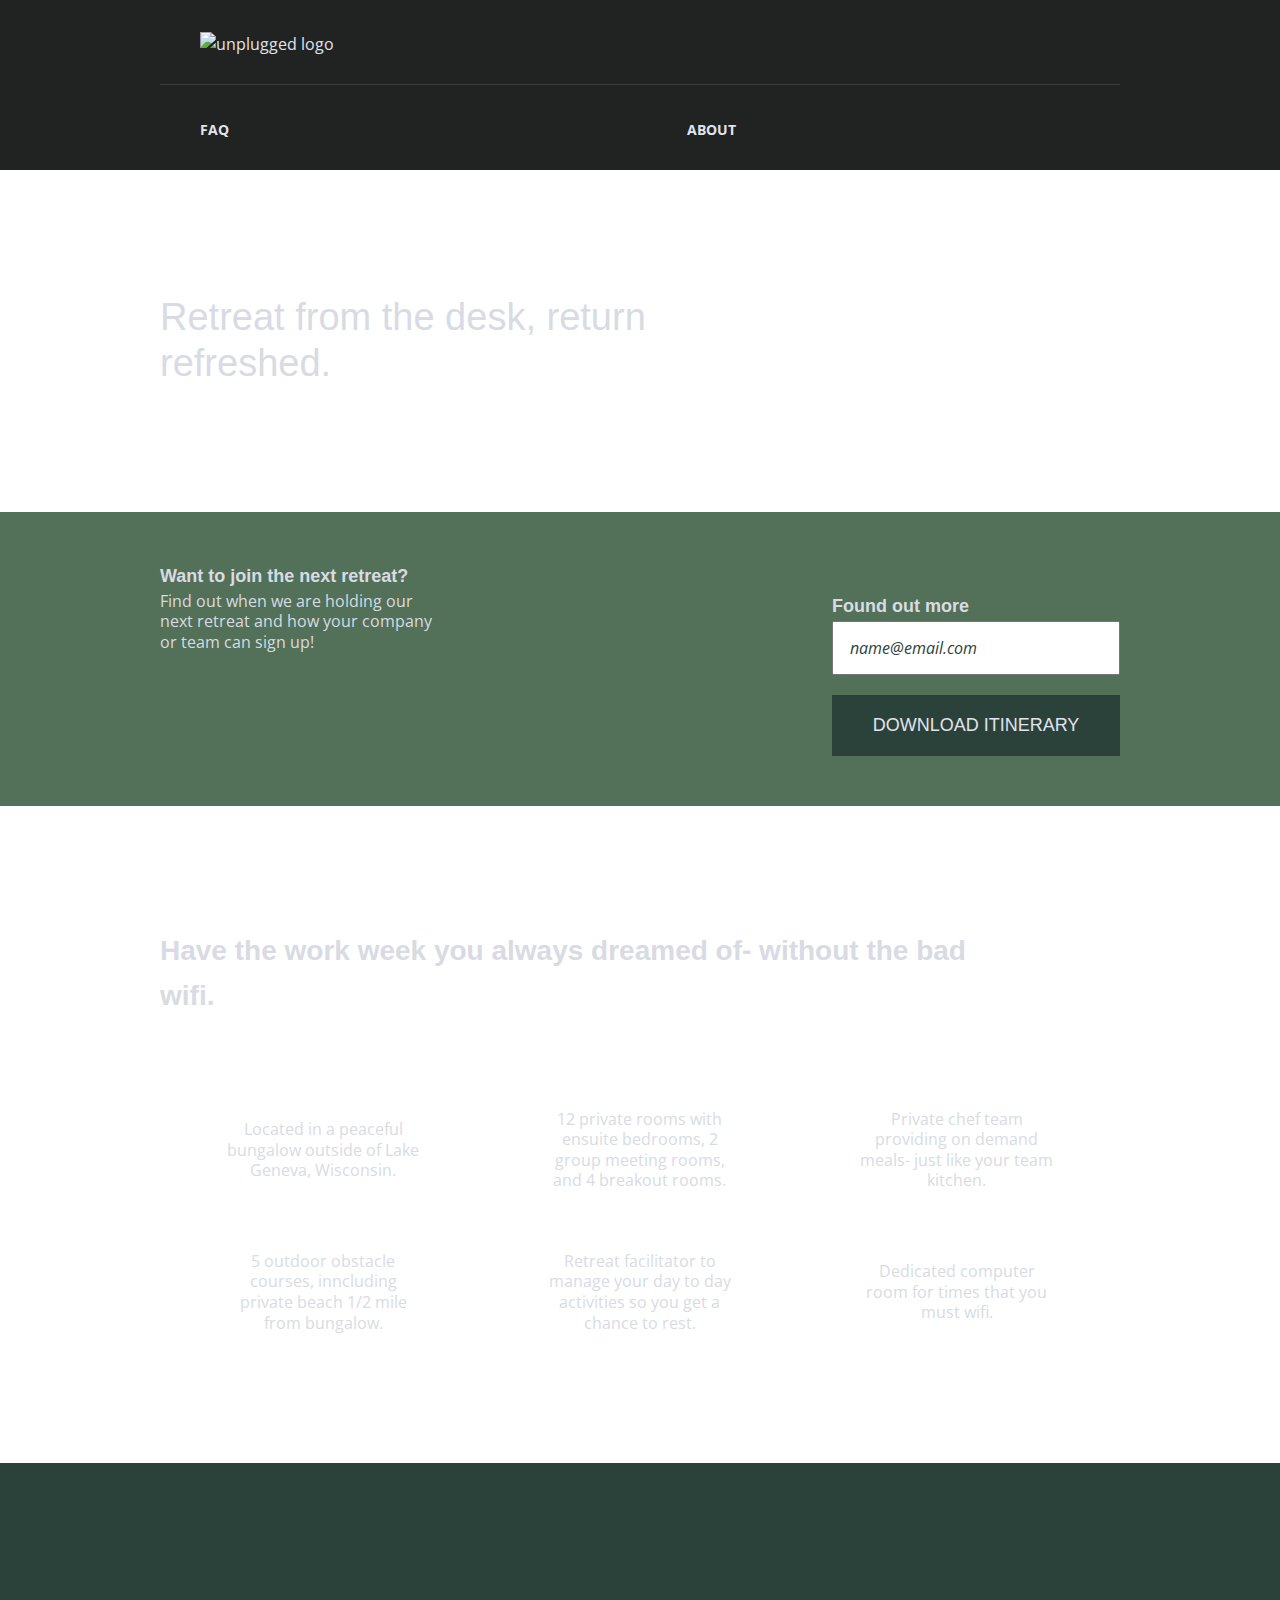
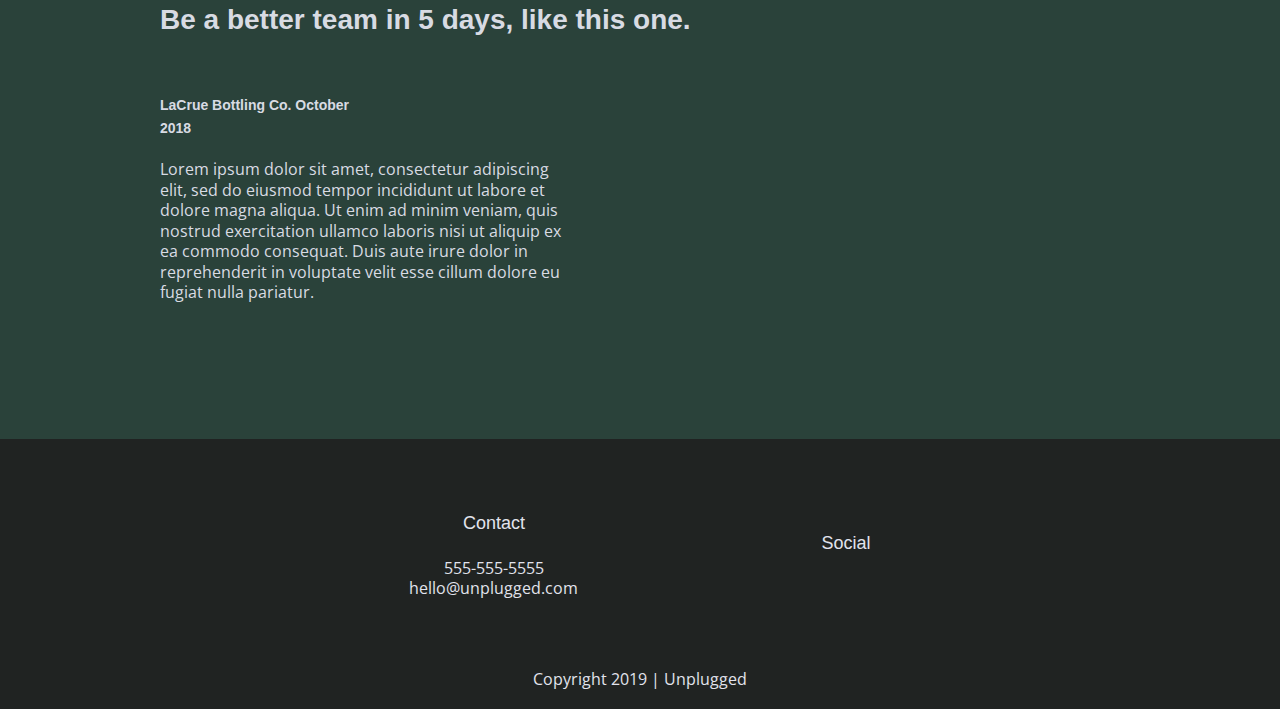
==== commit f4c332f8: "Corrected syntax error that caused CSS to not appropriately apply to FAQ and About files" ====
--- a/index.html
+++ b/index.html
@@ -34,21 +34,23 @@
 
 <header>
   <div class="content-wrapper">
-    <figure>
-      <a href="#"><img src="" alt="unplugged logo"></a>
+    <figure> <!--according to example, figures go elsewhere-->
+      <a href="#"><img src="" alt="unplugged logo">
+      </a>
     </figure>
     <div class="header-divider">
     </div><!--end of header divider-->
-      <nav>
-        <ul>
-          <li><a href="faq/index.html" target="_blank"> FAQ
-          </a></li>
-          <li><a href="about/index.html" target="_blank"> About
-          </a></li>
-        </ul>
-      </nav>
+    <nav>
+      <ul>
+        <li><a href="faq/index.html" target="_blank"> FAQ
+        </a></li>
+        <li><a href="about/index.html" target="_blank"> About
+        </a></li>
+      </ul>
+    </nav>
   </div><!--end of content wrapper-->
 </header>
+
 <main>
     <!--- Content for retreat-->
       <section class="hero-area">
@@ -67,60 +69,64 @@
           <div class="form">
             <h3> Found out more
             </h3>
-            <input type="text" name="name" value="email address">
+            <input type="text" name="name" value="name@email.com">
             <input type="button" value="Download Itinerary">
           </div><!--end of form div-->
-        </div> <!--end of content wrapper-->
+        </div> <!--end of aside content wrapper-->
       </aside>
 
 
 
     <section class="features">
       <div class="content-wrapper">
-
-            <h2> Have the work week you always dreamed of- without the bad wifi.
-            </h2>
-
+        <h2> Have the work week you always dreamed of- without the bad wifi.
+        </h2>
           <div class="features-items">
             <article>
               <p class="fontawesome-icon">
               </p>
-              <p class="features-item-description"> Located in a peaceful bungalow outside of Lake Geneva, Wisconsin.
-              </p>
-            </article>
-
-            <article>
-              <p class="fontawesome-icon">
-              </p>
-              <p class="features-item-description"> 12 private rooms with ensuite bedrooms, 2 group meeting rooms, and 4 breakout rooms.
-              </p>
-            </article>
-
-            <article>
-              <p class="fontawesome-icon">
-              </p>
-              <p class="features-item-description"> Private chef team providing on demand meals- just like your team kitchen.
-              </p>
-            </article>
-
-            <article>
-              <p class="fontawesome-icon">
-              </p>
-              <p class="features-item-description"> 5 outdoor obstacle courses, inncluding private beach 1/2 mile from bungalow.
-              </p>
-            </article>
-
-            <article>
-              <p class="fontawesome-icon">
-              </p>
-              <p class="features-item-description"> Retreat facilitator to manage your day to day activities so you get a chance to rest.
-              </p>
-            </article>
-
-            <article>
-              <p class="fontawesome-icon">
-              </p>
-              <p class="features-item-description"> Dedicated computer room for times that you must wifi.
+              <p class="features-item-description">
+                Located in a peaceful bungalow outside of Lake Geneva, Wisconsin.
+              </p>
+            </article>
+
+            <article>
+              <p class="fontawesome-icon">
+              </p>
+              <p class="features-item-description">
+                12 private rooms with ensuite bedrooms, 2 group meeting rooms, and 4 breakout rooms.
+              </p>
+            </article>
+
+            <article>
+              <p class="fontawesome-icon">
+              </p>
+              <p class="features-item-description">
+                Private chef team providing on demand meals- just like your team kitchen.
+              </p>
+            </article>
+
+            <article>
+              <p class="fontawesome-icon">
+              </p>
+              <p class="features-item-description">
+                5 outdoor obstacle courses, inncluding private beach 1/2 mile from bungalow.
+              </p>
+            </article>
+
+            <article>
+              <p class="fontawesome-icon">
+              </p>
+              <p class="features-item-description">
+                Retreat facilitator to manage your day to day activities so you get a chance to rest.
+              </p>
+            </article>
+
+            <article>
+              <p class="fontawesome-icon">
+              </p>
+              <p class="features-item-description">
+                Dedicated computer room for times that you must wifi.
               </p>
             </article>
         </div> <!--features-items-->
@@ -129,19 +135,20 @@
 
         <section class="reviews">
           <div class="content-wrapper">
-            <h2>Be a better team in 5 days, like these. </h2>
+            <h2>Be a better team in 5 days, like this one. </h2>
             <article>
               <!--img-->
               <div>
-                  <h3> LaCrue Bottling Co. October 2017
-                    </h3>
-                    <p> Lorem ipsum dolor sit amet, consectetur adipiscing elit,
-                      sed do eiusmod tempor incididunt ut labore et dolore magna aliqua.
-                      Ut enim ad minim veniam, quis nostrud exercitation ullamco laboris nisi ut aliquip ex ea commodo consequat.
-                      Duis aute irure dolor in reprehenderit in voluptate velit esse cillum dolore eu fugiat nulla pariatur.
-                    </p>
-                  </div><!--end of classless div-->
-                </article>
+                <h3> LaCrue Bottling Co. October 2018
+                </h3>
+                <p>
+                    Lorem ipsum dolor sit amet, consectetur adipiscing elit,
+                    sed do eiusmod tempor incididunt ut labore et dolore magna aliqua.
+                    Ut enim ad minim veniam, quis nostrud exercitation ullamco laboris nisi ut aliquip ex ea commodo consequat.
+                    Duis aute irure dolor in reprehenderit in voluptate velit esse cillum dolore eu fugiat nulla pariatur.
+                </p>
+              </div><!--end of classless div-->
+            </article>
           </div> <!--end of content-wrapper-->
         </section> <!--end of section-->
 </main> <!--main wrapper-->
@@ -155,10 +162,11 @@
           <h4> Contact
           </h4>
           <address>
-          <p>555-555-5555
-          <br>
-          hello@unplugged.com
-        </p>
+            <p>
+            555-555-5555
+            <br>
+            hello@unplugged.com
+            </p>
           </address>
         </div><!--end of contact-->
         <div class="social">
--- a/css/main.css
+++ b/css/main.css
@@ -95,11 +95,7 @@
   color: #d8dbe3;
   font-family: 'Open Sans', sans-serif;
   line-height: 1.6;
-}
-
-header{
-  background-color: #202322;
-  color: #e2e3ed;
+  font-size: 1.6rem;
 }
 
 ul, ol{
@@ -113,7 +109,7 @@
 
 h1{
   font-size: 3.6rem;
-}
+}/*--example doesn't have this, at least not right here*/
 
 h2{
   font-family: 'Poppins', sans-serif;
@@ -121,12 +117,15 @@
 }
 
 h3, h4{
-  font-family: 'Poppins', sans-sans-serif;
+  font-family: 'Poppins', sans-serif;
+  font-weight: 500;
   font-size: 1.4rem;
+  margin: 20px 0;
 }
 
 p{
   font-size: 1.6rem;
+  line-height: 1.285;
 }
 
 img{}
@@ -138,7 +137,8 @@
 }
 
 .content-wrapper{
-  padding: 20px;
+  width: 90%;
+  margin: 50px 0;
 }
 
   aside .form {
@@ -173,16 +173,17 @@
 
 header, footer{
   display: flex;
+  color: #e2e3ed;
   justify-content: center;
   align-items: center;
   flex-flow:row wrap;
+  background-color: #202322;
 }
 
 /* Header Styles */
 header{
   padding: 15px 0;
 }
-
 header .content-wrapper{
   align-items: center;
   display: flex;
@@ -193,27 +194,27 @@
 
 
 header .header-divider{
+  background: #3a3a3a;
   height: 1px;
   width: 100%;
   margin: 10px 0 20px 0;
-  border-bottom: #3a3a3a 1px solid;
 }
 /*unplugged logo img not styled yet*/
 
 header nav{
   display: flex;
-  align-items: center;
+  font-size: 1.4rem;
+  font-weight: 700;
+  align-items: center;
+  flex-flow: row wrap;
+  justify-content: space-around;
+  text-transform: uppercase;
   width: 60%;
 }
 
 header nav ul{
   display: flex;
   justify-content: space-around;
-  font-size: 1.4rem;
-  font-weight: bolder;
-  margin: 0;
-  padding-left: 0;
-  text-transform: uppercase;
   width: 100%;
 }
 
@@ -222,8 +223,8 @@
 /*----Footer section ----*/
 
 footer{
+  text-align:center;
   flex-direction: column;
-  background-color: #202322;
 }
 
 
@@ -282,8 +283,10 @@
 }
 
 .hero-area h1{
+  font-family: 'Poppins', Helvetica, Arial, sans-serif;
   font-size: 3.8rem;
-  font-weight: normal;
+  font-weight: 500;
+  line-height: 1.2;
 }
 
   /*hero img not stlyed yet*/
@@ -302,12 +305,32 @@
   justify-content: center;
 }
 
-
-/*Form sign up*/
-
-.form-description{
-  padding-left: 20px;
-}
+aside .form{
+  margin-top: 30px;
+}
+
+input[type=text] {
+  box-sizing: border-box;
+  width: 100%;
+  color: #2a423a;
+  font-style: italic;
+  padding: 1em;
+}
+
+input[type=button] {
+  width: 100%;
+  padding: 20px 0;
+  margin-top: 20px;
+  background-color: #2a423a;
+  font-family: 'Poppins', Helvetica, Arial, sans-serif;
+  font-weight: 500;
+  font-size: 1.125em;
+  color: #e2e3ed;
+  border: none;
+  text-align: center;
+  text-transform: uppercase;
+}
+
 
 .form-description h3, .form h3{
   font-family: 'Poppins', sans-serif;
@@ -320,9 +343,6 @@
   margin: 0;
 }
 
-.form{
-  padding: 20px;
-}
 
 
 /*Features*/
@@ -330,8 +350,6 @@
   display: flex;
   flex-flow: row wrap;
   justify-content: center;
-  text-align: center;
-  padding: 20px;
 }
 
 
@@ -353,6 +371,7 @@
 }
 
 .features p{
+  text-align: center;
   margin: 0;
 }
 
@@ -368,7 +387,6 @@
 
 
 .reviews{
-  color: #e2e3ed;
   background-color: #2a423a;
   display: flex;
   flex-flow: row wrap;
@@ -382,21 +400,16 @@
 
 .reviews h2{
   margin-bottom: 40px;
-  line-height: normal;
-  font-family: 'Poppins', sans-serif;
-  font-weight: normal;
+  line-height: 1;
 }
 .reviews h3{
   font-family: 'Poppins', sans-serif;
   font-weight: 700;
-  font-size: 1.8rem;
   width: 55%;
   margin: 20px 0;
 }
 
-.reviews p{
-  font-size: 1.6rem;
-}
+
 /* ==========================================================================
      About Page
   ========================================================================== */
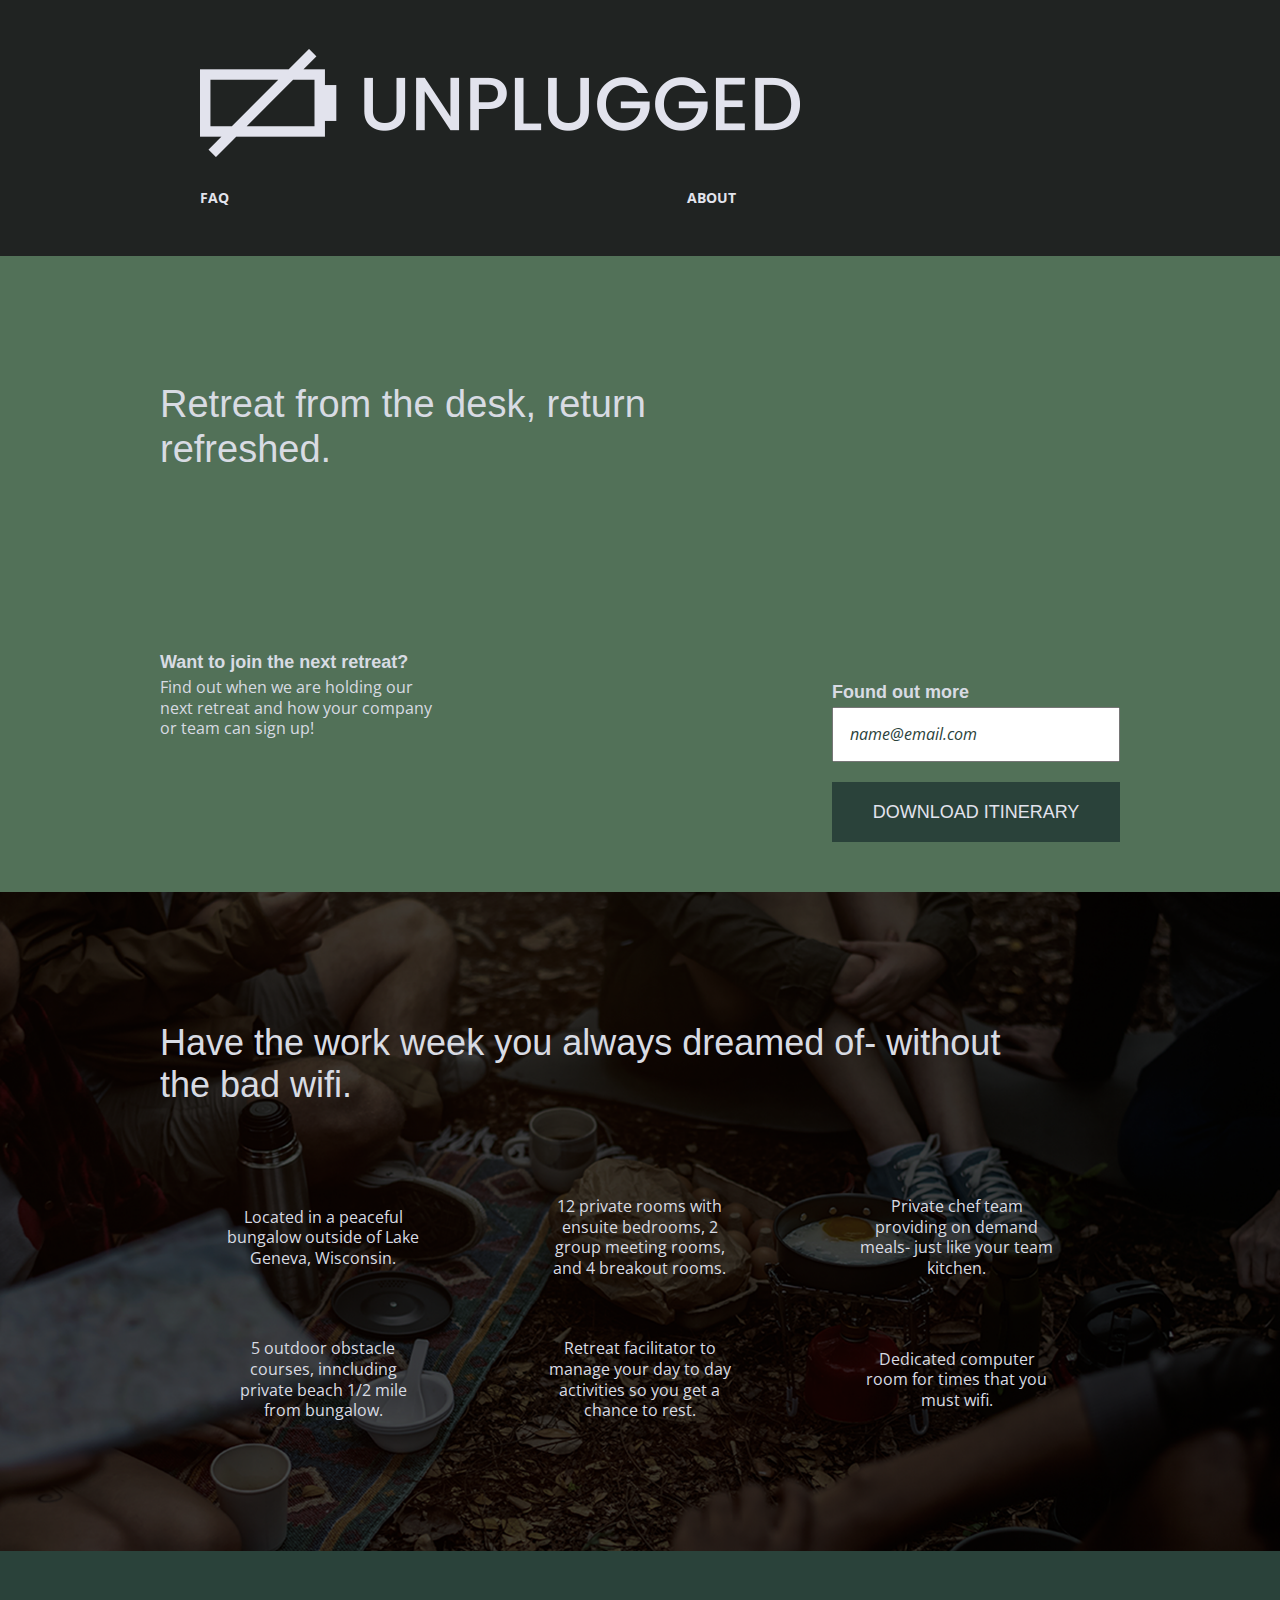
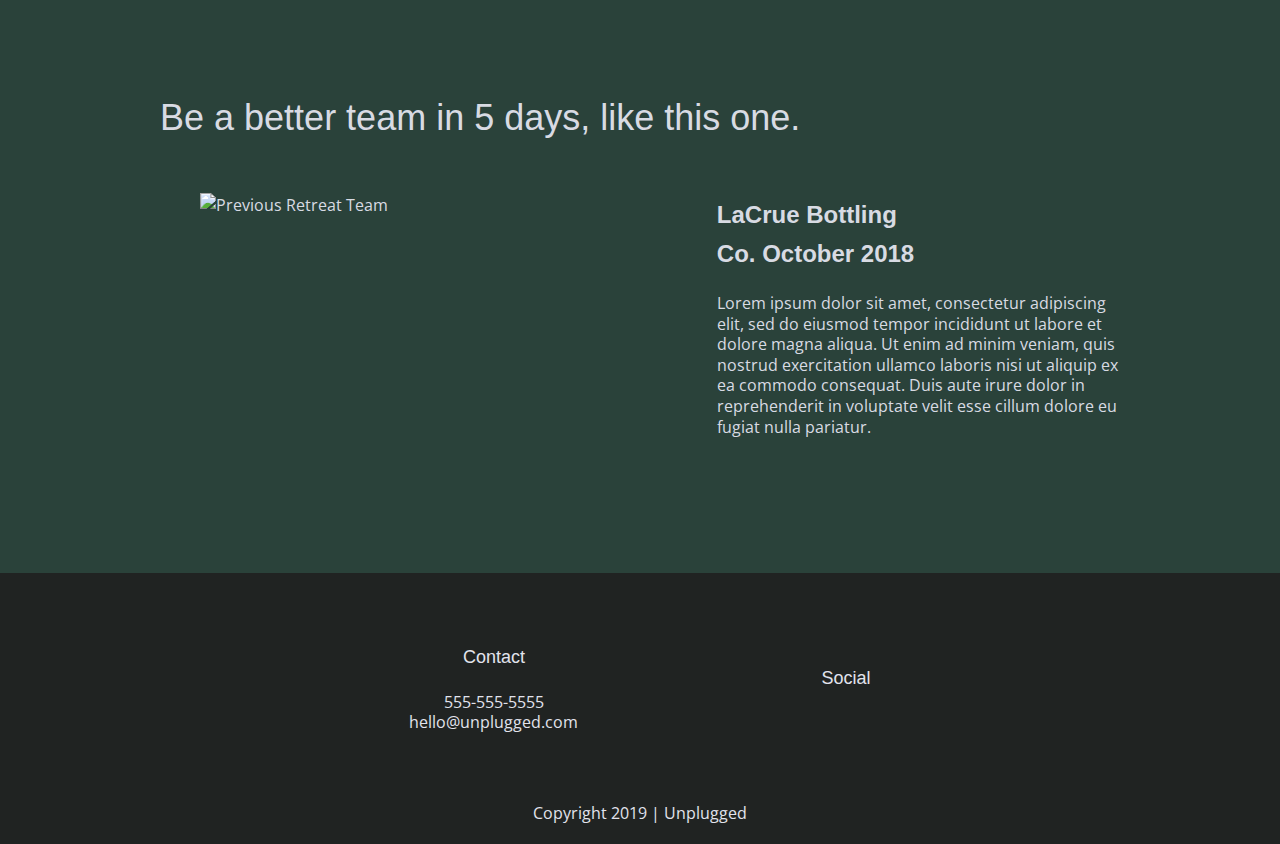
==== commit 45d14bb1: "Added images to home page, resizing may need to be done" ====
--- a/index.html
+++ b/index.html
@@ -35,7 +35,7 @@
 <header>
   <div class="content-wrapper">
     <figure> <!--according to example, figures go elsewhere-->
-      <a href="#"><img src="" alt="unplugged logo">
+      <a href="#"><img src="img/logo.png" alt="unplugged logo">
       </a>
     </figure>
     <div class="header-divider">
@@ -137,7 +137,9 @@
           <div class="content-wrapper">
             <h2>Be a better team in 5 days, like this one. </h2>
             <article>
-              <!--img-->
+              <figure>
+                <img src="img/reviews.PNG" alt="Previous Retreat Team"/>
+              </figure>
               <div>
                 <h3> LaCrue Bottling Co. October 2018
                 </h3>
--- a/css/main.css
+++ b/css/main.css
@@ -92,6 +92,7 @@
 }
 
 body {
+  background-color: #527158;
   color: #d8dbe3;
   font-family: 'Open Sans', sans-serif;
   line-height: 1.6;
@@ -114,6 +115,7 @@
 h2{
   font-family: 'Poppins', sans-serif;
   font-size: 2.8rem;
+  font-weight: 500;
 }
 
 h3, h4{
@@ -128,9 +130,6 @@
   line-height: 1.285;
 }
 
-img{}
-
-figure{}
 
 address{
   font-style: normal;
@@ -141,31 +140,9 @@
   margin: 50px 0;
 }
 
-  aside .form {
-    margin-top: 30px;
-  }
-
-  input[type=text] {
-    box-sizing: border-box;
-    width: 100%;
-    color: #2a423a;
-    font-style: italic;
-    padding: 1em;
-  }
-
-  input[type=button] {
-    width: 100%;
-    padding: 20px 0;
-    margin-top: 20px;
-    background-color: #2a423a;
-    font-family: 'Poppins', Helvetica, Arial, sans-serif;
-    font-weight: 500;
-    font-size: 1.125em;
-    color: #e2e3ed;
-    border: none;
-    text-align: center;
-    text-transform: uppercase;
-  }
+img{
+  width: 100%;
+}
 
 
 /* ------------Header and Footer Base Styles --------------*/
@@ -280,7 +257,13 @@
   display: flex;
   justify-content: center;
   flex-flow:row wrap;
-}
+  background: url('../img/hero.PNG');
+  background-size: cover;
+  background-repeat: no-repeat;
+  background-position: center;
+}
+
+
 
 .hero-area h1{
   font-family: 'Poppins', Helvetica, Arial, sans-serif;
@@ -350,6 +333,10 @@
   display: flex;
   flex-flow: row wrap;
   justify-content: center;
+  background-image: url('../img/background-amenities.png');
+  background-size: cover;
+  background-position: center;
+  background-repeat: no-repeat;
 }
 
 
@@ -436,7 +423,10 @@
  /* ==========================================================================
    FAQ Page
 ========================================================================== */
+
+
 .faq{
+  background-color: #527158;
   align-items: center;
   display: flex;
   flex-flow: row wrap;
@@ -449,16 +439,22 @@
   flex-flow: row wrap;
   justify-content: center;
   margin: 50px 0 0 0;
+  padding: 20px;
 }
 
 .faq h2{
   margin-bottom: 40px;
+  line-height: 1;
 }
 
 .faq-content{
   margin-bottom: 50px;
 }
 
+.faq-content h4 {
+  font-weight: 700;
+  line-height: 1.333;
+}
 /* ==========================================================================
    Helper classes
    ========================================================================== */
@@ -548,11 +544,21 @@
    ========================================================================== */
 @media only screen and (min-width: 768px){
   /*tablet styles here*/
+  /*General styles*/
+
   .content-wrapper{
     max-width: 640px;
     margin: 100px 0;
   }
 
+h2{
+  font-size: 2.25em;
+  line-height:normal;
+}
+
+h3{
+  font-size: 2.4rem;
+}
   /*Header*/
   header{
     justify-content: space-around;
@@ -570,7 +576,7 @@
     justify-content: space-between;
   }
 
-  header-divider{
+  .header-divider{
     display: none;
   }
   /*Hero Area*/
@@ -637,7 +643,7 @@
     width:100%;
   }
   /*=========================================================================
-  About PAGE
+  About Page Tablets
   ===========================================================================
   */
   .mission-content{
@@ -659,22 +665,31 @@
     align-items: flex-start;
   }
   /*=========================================================================
-  FAQ PAGE
+  FAQ Page Tablets
   ===========================================================================
   */
-  header{
-    padding: 15px 0;
-  }
+
+
 
 .faq .content-wrapper{
   justify-content: space-between;
 }
+
+
 .faq-content{
   flex-basis: 45%;
 }
+
 .faq h2{
   width: 100%;
 }
+
+.faq h4,
+  .faq p {
+      font-size: 1.8rem;
+      line-height: 1.125;
+  }
+
  }
 
 /*=======================================================================
@@ -682,8 +697,17 @@
 
 @media only screen and (min-width: 1200px){
   /*desktop styles here*/
+
+  /*General styles*/
+
+
   .content-wrapper{
     max-width: 960px;
+  }
+
+  /*Header*/
+  .header-divider{
+    display: none;
   }
 
   /*Hero*/
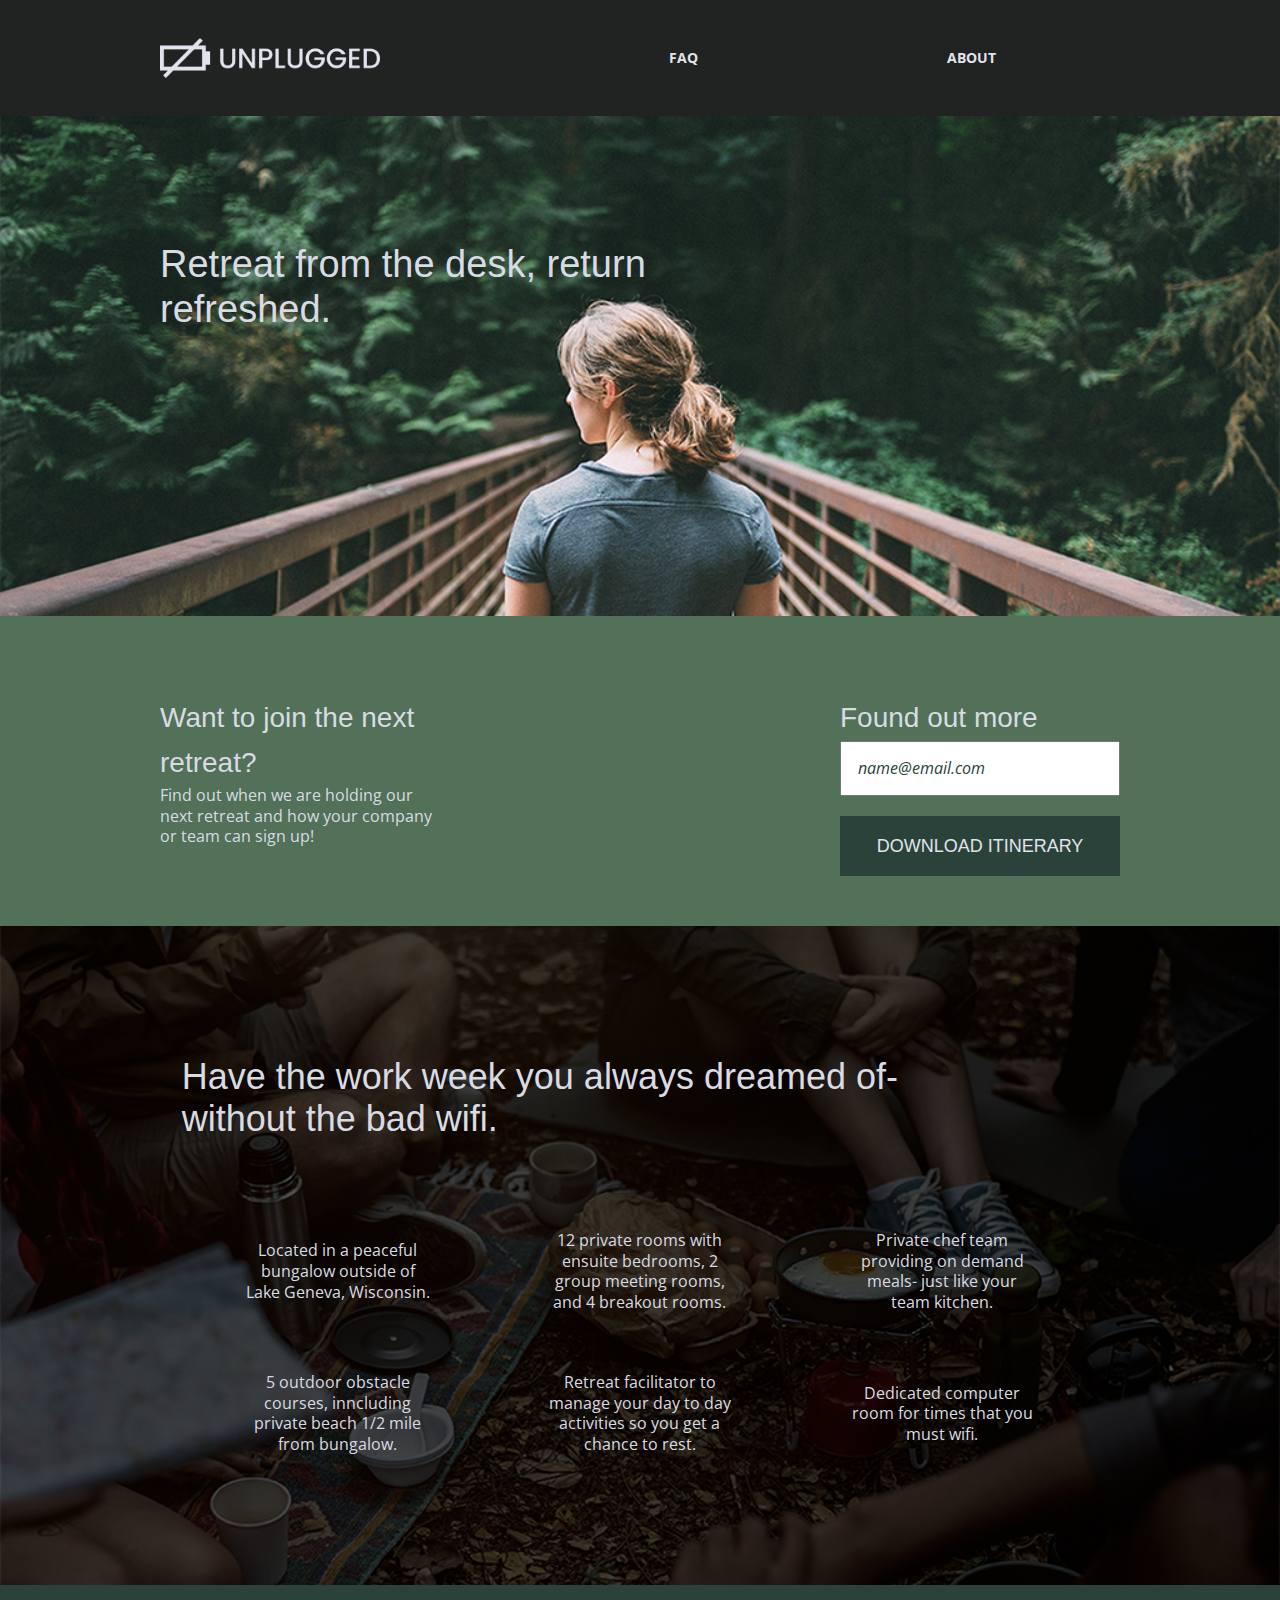
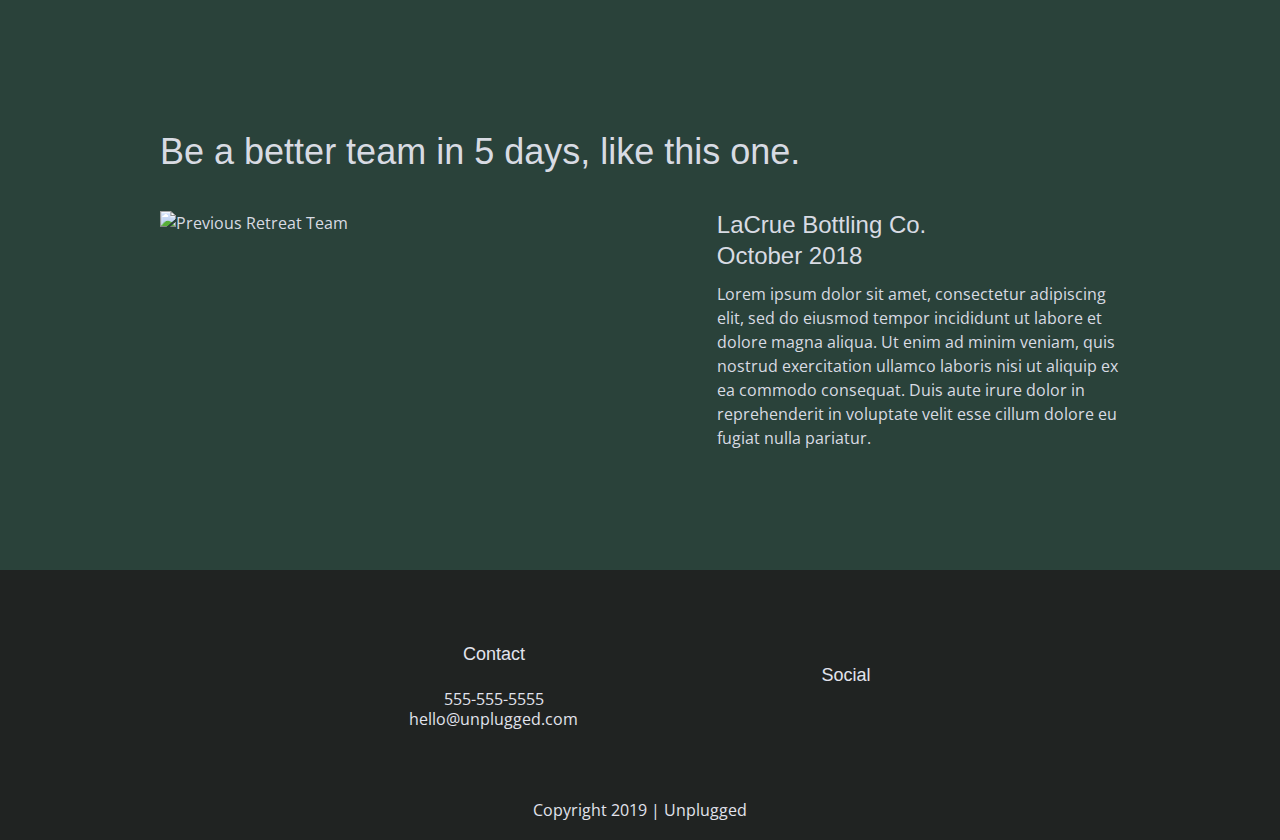
==== commit 9548c009: "Added responsive icons for features section" ====
--- a/index.html
+++ b/index.html
@@ -18,7 +18,7 @@
 
   <link rel="stylesheet" href="css/normalize.css">
   <link rel="stylesheet" href="css/main.css">
-
+  <script src="https://kit.fontawesome.com/882558a549.js" crossorigin="anonymous"></script>
 <!--Google font-->
 <link href="https://fonts.googleapis.com/css?family=Open+Sans:400,700Poppins:500,700" rel="stylesheet">
 
@@ -84,6 +84,7 @@
           <div class="features-items">
             <article>
               <p class="fontawesome-icon">
+                <i class="fas fa-campground"></i>
               </p>
               <p class="features-item-description">
                 Located in a peaceful bungalow outside of Lake Geneva, Wisconsin.
@@ -92,6 +93,7 @@
 
             <article>
               <p class="fontawesome-icon">
+                <i class="fas fa-bed"></i>
               </p>
               <p class="features-item-description">
                 12 private rooms with ensuite bedrooms, 2 group meeting rooms, and 4 breakout rooms.
@@ -100,6 +102,7 @@
 
             <article>
               <p class="fontawesome-icon">
+                <i class="fas fa-utensils"></i>
               </p>
               <p class="features-item-description">
                 Private chef team providing on demand meals- just like your team kitchen.
@@ -108,6 +111,7 @@
 
             <article>
               <p class="fontawesome-icon">
+                <i class="fas fa-shoe-prints"></i>
               </p>
               <p class="features-item-description">
                 5 outdoor obstacle courses, inncluding private beach 1/2 mile from bungalow.
@@ -116,6 +120,7 @@
 
             <article>
               <p class="fontawesome-icon">
+                <i class="fas fa-smile"></i>
               </p>
               <p class="features-item-description">
                 Retreat facilitator to manage your day to day activities so you get a chance to rest.
@@ -124,6 +129,7 @@
 
             <article>
               <p class="fontawesome-icon">
+                <i class="fas fa-wifi"></i>
               </p>
               <p class="features-item-description">
                 Dedicated computer room for times that you must wifi.
--- a/css/main.css
+++ b/css/main.css
@@ -144,6 +144,9 @@
   width: 100%;
 }
 
+figure{
+  margin: 0;
+}
 
 /* ------------Header and Footer Base Styles --------------*/
 /*-total width of mobile pages 360px--*/
@@ -169,6 +172,14 @@
   margin: 0;
 }
 
+
+header figure {
+    width: 60%;
+    display: flex;
+    justify-content: center;
+    align-items: center;
+    flex-flow: row wrap;
+}
 
 header .header-divider{
   background: #3a3a3a;
@@ -193,6 +204,7 @@
   display: flex;
   justify-content: space-around;
   width: 100%;
+  padding: 0;
 }
 
 
@@ -257,10 +269,11 @@
   display: flex;
   justify-content: center;
   flex-flow:row wrap;
-  background: url('../img/hero.PNG');
+  background: url('../img/hero.jpg') #333;
   background-size: cover;
   background-repeat: no-repeat;
   background-position: center;
+  min-height: 500px;
 }
 
 
@@ -291,6 +304,8 @@
 aside .form{
   margin-top: 30px;
 }
+
+
 
 input[type=text] {
   box-sizing: border-box;
@@ -318,7 +333,7 @@
 .form-description h3, .form h3{
   font-family: 'Poppins', sans-serif;
   font-size: 1.8rem;
-  font-weight: 700;
+  font-weight: 500;
   margin: 0;
 }
 
@@ -333,7 +348,7 @@
   display: flex;
   flex-flow: row wrap;
   justify-content: center;
-  background-image: url('../img/background-amenities.png');
+  background-image: url('../img/background-amenities-small.jpg');
   background-size: cover;
   background-position: center;
   background-repeat: no-repeat;
@@ -362,7 +377,10 @@
   margin: 0;
 }
 
-
+.features i{
+  font-size:3.75em;
+  margin-bottom: 40px;
+}
 
 
 .fontawesome-icon p{}
@@ -382,7 +400,9 @@
 }
 
 
-  /*img not styled yet*/
+.reviews figure{
+  margin: 0;
+}
 
 
 .reviews h2{
@@ -391,7 +411,7 @@
 }
 .reviews h3{
   font-family: 'Poppins', sans-serif;
-  font-weight: 700;
+  font-weight: 500;
   width: 55%;
   margin: 20px 0;
 }
@@ -407,13 +427,32 @@
   justify-content: center;
 }
 
-.map{}
+.map figure{
+  width: 100%;
+  margin: 0;
+  padding-bottom: 125%;
+  overflow: hidden;
+  position: relative;
+}
+
+.map iframe{
+  width: 100%;
+  height: 100%;
+  position: absolute;
+  top: 0;
+  left: 0;
+}
 
 .contact-section{
   align-items: center;
+  background-color: #2a423a;
   display: flex;
   flex-flow: row wrap;
   justify-content: center;
+}
+
+.contact-section h2{
+  margin: 0;
 }
 
 .contact-content p{
@@ -568,22 +607,36 @@
   header .content-wrapper{
     width:100%;
     justify-content: space-between;
-  }
+    flex-flow: row wrap;
+  }
+
+header figure{
+  margin: 0;
+  flex-basis: 220px;
+}
+
   header .nav{
     width:20%;
   }
   header nav ul{
-    justify-content: space-between;
+    justify-content: inherit;
   }
 
   .header-divider{
     display: none;
   }
   /*Hero Area*/
+.hero-area{
+  background: url('../img/hero.jpg') #333;
+  background-size: cover;
+  background-position: center;
+  background-repeat: no-repeat;
+}
 
   /*Aside*/
 
   aside .content-wrapper{
+    align-items: center;
     display: flex;
     flex-flow: row wrap;
     justify-content: space-between;
@@ -597,12 +650,31 @@
   }
 
 
+
+.form{
+  flex-basis: 280px;
+  margin:0;
+}
+
+.form h3{
+  font-size: 2.8rem;
+}
+.form-description h3{
+  font-size: 2.8rem;
+}
+
   /*Features*/
+
+  .features .content-wrapper{
+    flex-basis: 71.614%;
+  }
+
   .features article{
     align-items: center;
     display: flex;
     flex-flow: row wrap;
     justify-content: center;
+    flex-basis: 31.818%;
    }
    .features .features-item-description{
      width: 62%;
@@ -623,6 +695,18 @@
      width: 49%;
   }
 
+  .reviews figure{
+  flex-basis: 50%;
+}
+  .reviews h3{
+    line-height: 1;
+    margin: 0;
+    width: 85%;
+  }
+  .reviews p{
+    margin: 0;
+    line-height: 1;
+  }
 
    /*Footer*/
    footer.content-wrapper{
@@ -646,6 +730,7 @@
   About Page Tablets
   ===========================================================================
   */
+
   .mission-content{
     align-items: center;
     display:flex;
@@ -711,6 +796,12 @@
   }
 
   /*Hero*/
+  .hero-area{
+    background: url('../img/hero.jpg') #333;
+    background-size: cover;
+    background-position: center;
+    background-repeat: no-repeat;
+  }
   .hero-area h1{
     width: 60%;
   }
@@ -734,6 +825,16 @@
 
 .reviews article div{
   width: 42%;
+}
+
+.reviews article h3{
+  width: 55%;
+  line-height: 1.285;
+}
+
+.reviews article p{
+  line-height: 1.5;
+  margin-top: 10px;
 }
 /*=============================================================================
 About page
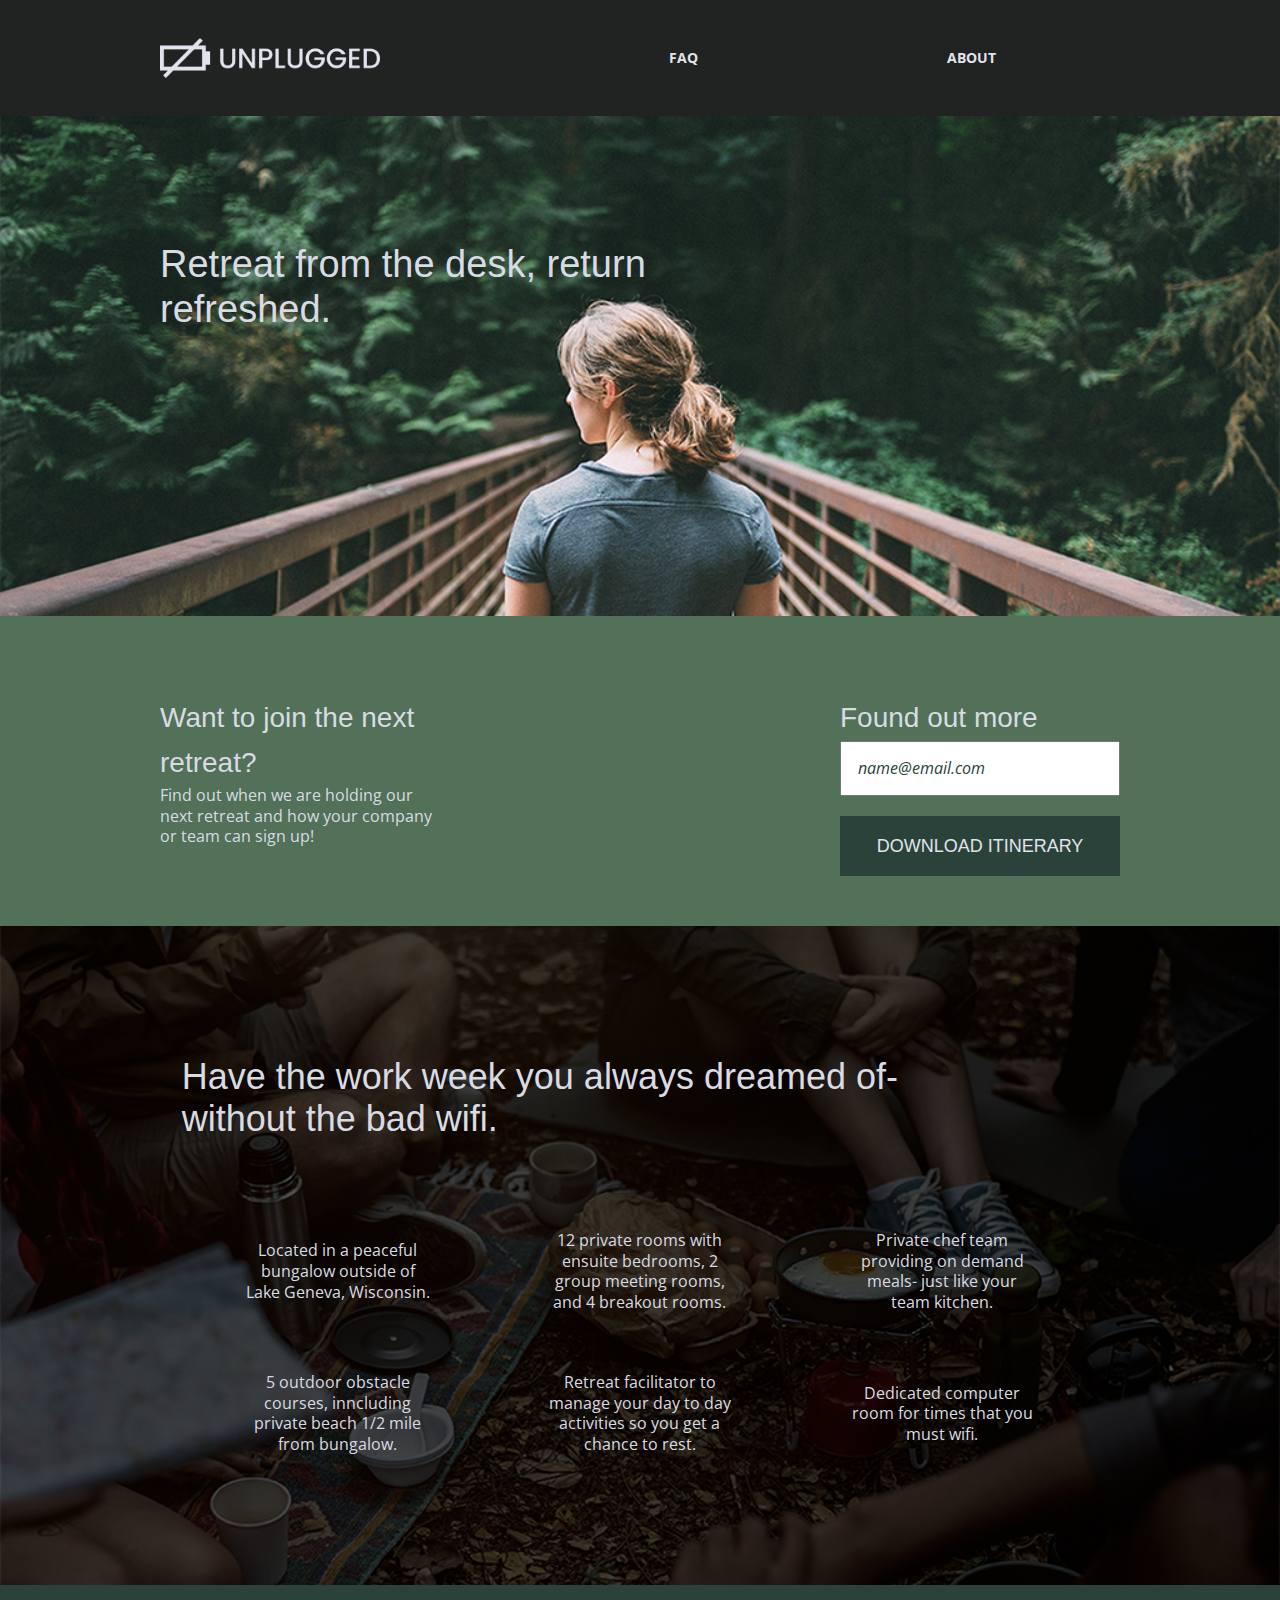
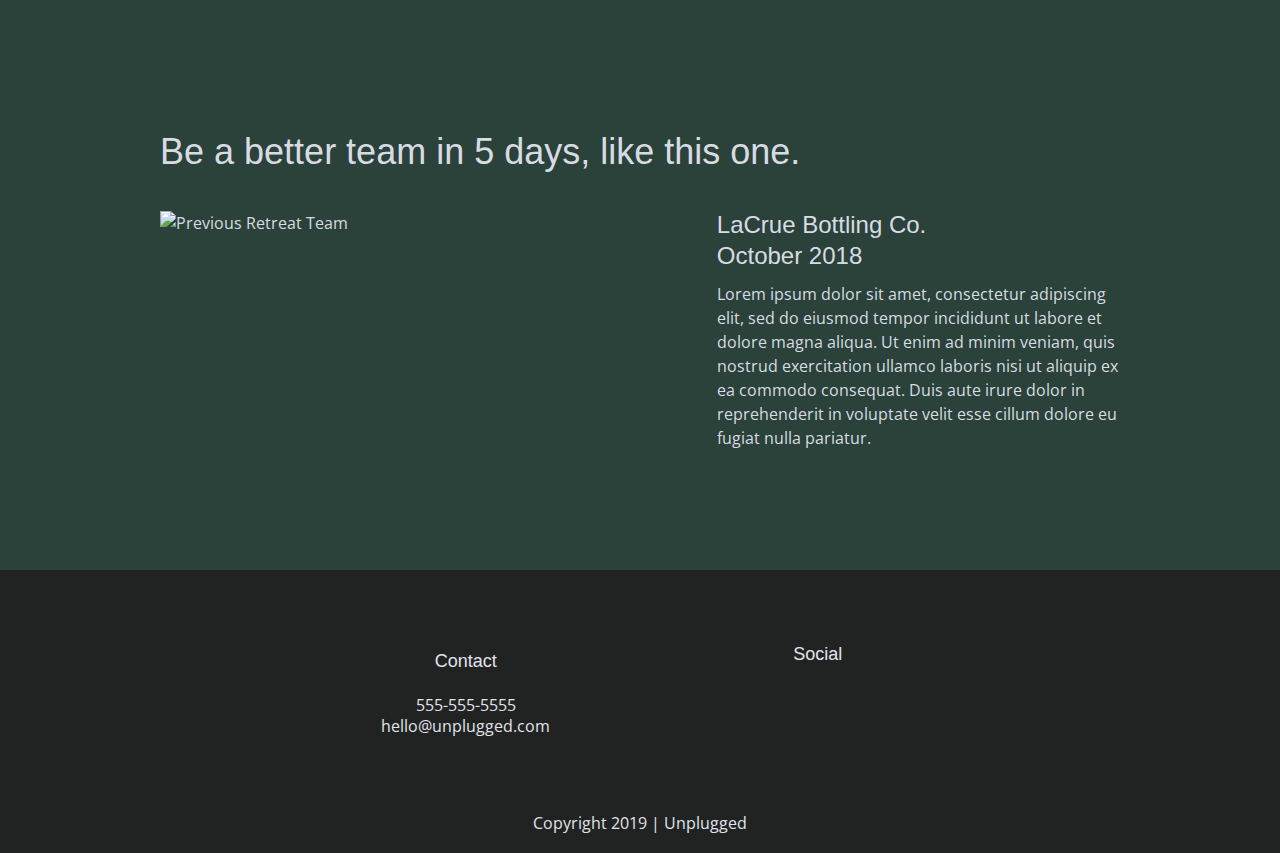
==== commit e9af1ac5: "Added social icons" ====
--- a/index.html
+++ b/index.html
@@ -180,12 +180,24 @@
         <div class="social">
           <h4> Social </h4>
           <div class="social-icons">
-            <p><a href="https://www.facebook.com/yoursite" target="_blank">
-            </a></p>
-            <p><a href="https://www.twitter.com" target="_blank">
-            </a></p>
-            <p><a href="https://instagram.com" target="_blank">
-            </a></p>
+            <p>
+              <a href="https://www.facebook.com/yoursite" target="_blank">
+                <i class="fab fa-facebook">
+                </i>
+              </a>
+            </p>
+            <p>
+              <a href="https://www.twitter.com" target="_blank">
+                <i class="fab fa-twitter">
+                </i>
+              </a>
+            </p>
+            <p>
+              <a href="https://instagram.com" target="_blank">
+                <i class="fab fa-instagram">
+                </i>
+              </a>
+            </p>
           </div> <!--end of social-icons-->
         </div> <!--end of social-->
       </div> <!--end of footer-content-->
--- a/css/main.css
+++ b/css/main.css
@@ -245,6 +245,11 @@
   align-items: center;
   display: flex;
   justify-content:center;
+}
+
+.social-icons a{
+  font-size: 2rem;
+  margin:2.7rem;
 }
 
 footer .social-icons p{
